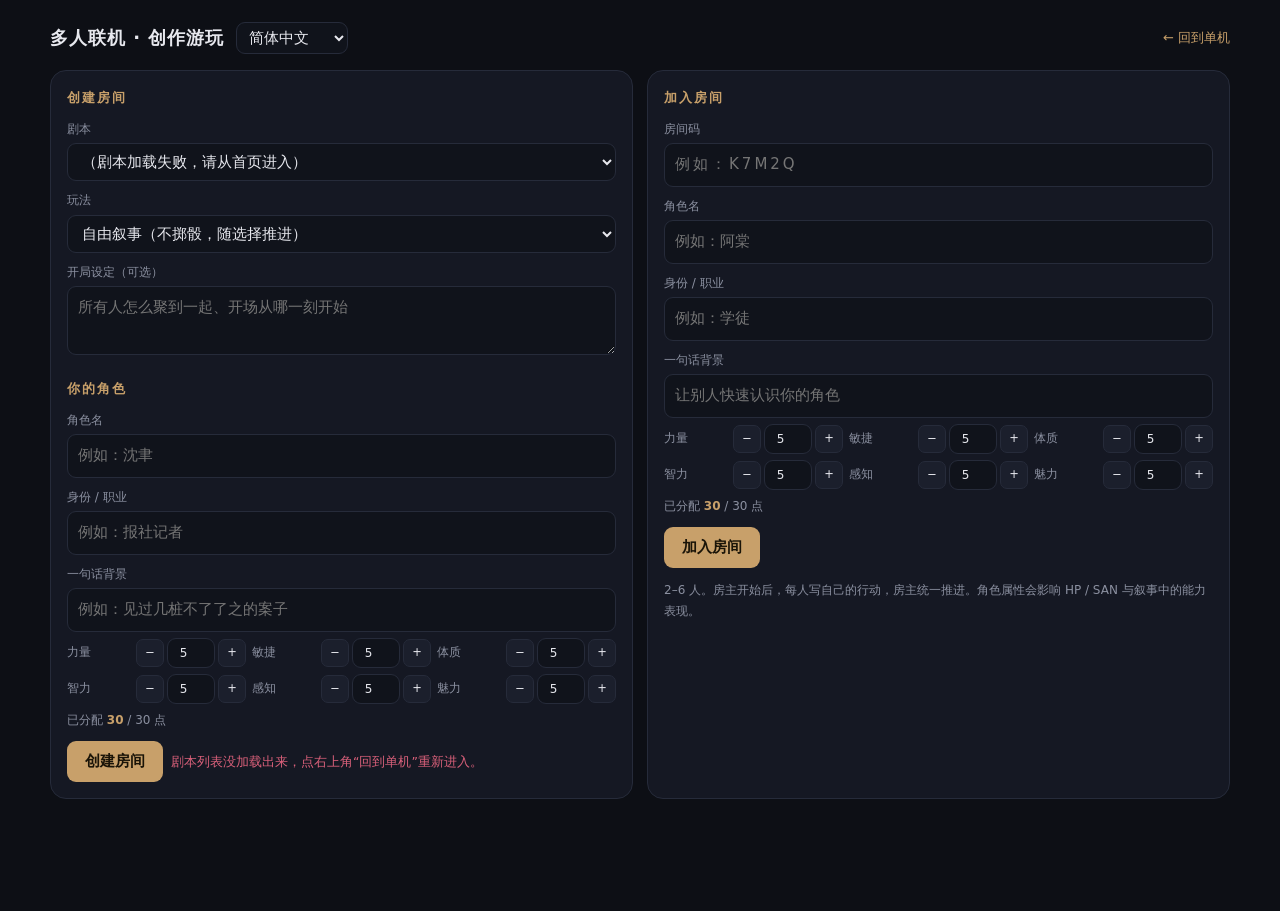
==== public/room.html @ 48208cba "增加用户与创作者隐私保护中心" ====
<!doctype html>
<html lang="zh-CN">
<head>
<meta charset="utf-8">
<meta name="viewport" content="width=device-width, initial-scale=1">
<title>多人联机 · 玩家自由创作游玩社区网站平台</title>
<link rel="stylesheet" href="/bottom-nav.css?v=20261127-navpages1">
<style>
  :root { --bg:#0d0f15; --panel:#151823; --panel2:#1b1f2c; --line:#262b3a; --text:#e7e8ee; --muted:#8b90a0; --accent:#c8a06a; --ok:#6fbf8f; --bad:#d9607a; }
  * { box-sizing: border-box; }
  body { margin:0; min-height:100vh; background:var(--bg); color:var(--text); font:15px/1.7 "Microsoft YaHei",system-ui,sans-serif; padding:22px 16px 112px; }
  .wrap { max-width: 1180px; margin: 0 auto; }
  .top { display:flex; align-items:center; gap:12px; margin-bottom:16px; }
  .top h1 { font-size:18px; margin:0; letter-spacing:1px; }
  .top a { margin-left:auto; color:var(--accent); text-decoration:none; font-size:13px; }
  .grid2 { display:grid; grid-template-columns: 1fr 1fr; gap:14px; }
  .room-grid { display:grid; grid-template-columns: 300px 1fr; gap:14px; }
  @media (max-width: 900px) { .grid2, .room-grid { grid-template-columns: 1fr; } }
  .card { background:var(--panel); border:1px solid var(--line); border-radius:16px; padding:16px; }
  h2 { font-size:13px; letter-spacing:2px; color:var(--accent); margin:0 0 10px; }
  label { display:block; font-size:12px; color:var(--muted); margin:9px 0 4px; }
  input, select, textarea {
    width:100%; padding:8px 10px; border-radius:9px; border:1px solid var(--line);
    background:#10131b; color:var(--text); font:inherit; outline:none;
  }
  input:focus, select:focus, textarea:focus { border-color:var(--accent); }
  textarea { resize:vertical; }
  button { font:inherit; cursor:pointer; }
  .primary { background:var(--accent); color:#1a1408; border:0; border-radius:9px; padding:8px 18px; font-weight:600; }
  .ghost { background:transparent; border:1px solid var(--line); color:var(--text); border-radius:9px; padding:6px 12px; }
  .row { display:flex; gap:8px; align-items:center; flex-wrap:wrap; margin-top:10px; }
  .hint { color:var(--muted); font-size:12px; }
  .err { color:var(--bad); font-size:12.5px; min-height:18px; }
  .attrs { display:grid; grid-template-columns: repeat(3, 1fr); gap:6px; margin-top:6px; }
  .attrs label { margin:0; font-size:11.5px; display:flex; align-items:center; gap:6px; justify-content:space-between; }
  .attrs input { width:48px; padding:4px 5px; text-align:center; font-size:12px; }
  .attr-control { display:inline-flex; align-items:center; gap:3px; }
  .attr-step {
    width:28px; height:28px; padding:0; display:grid; place-items:center;
    border:1px solid var(--line); border-radius:7px; background:var(--panel2); color:var(--text);
    line-height:1;
  }
  .pool { font-size:12px; color:var(--muted); margin-top:6px; }
  .pool b { color:var(--accent); }
  .pool.over b { color:var(--bad); }
  .room-head { display:flex; gap:10px; align-items:center; flex-wrap:wrap; margin-bottom:10px; }
  .code { font:600 16px/1 ui-monospace,monospace; letter-spacing:3px; color:var(--accent); border:1px dashed var(--line); border-radius:8px; padding:6px 10px; }
  .meta { color:var(--muted); font-size:12.5px; }
  .players { display:grid; gap:8px; }
  .player { border:1px solid var(--line); border-radius:12px; padding:8px 10px; background:var(--panel2); }
  .player .n { display:flex; align-items:center; gap:6px; font-size:13.5px; }
  .player img { width:22px; height:22px; border-radius:50%; object-fit:cover; }
  .bars { display:grid; gap:4px; margin-top:6px; }
  .bar { height:6px; border-radius:4px; background:#0f121a; overflow:hidden; }
  .bar i { display:block; height:100%; }
  .bar.hp i { background:linear-gradient(90deg,#8f3f52,#d9607a); }
  .bar.san i { background:linear-gradient(90deg,#3f5a8f,#7a9ee0); }
  .mini { display:flex; gap:6px; flex-wrap:wrap; margin-top:6px; }
  .tag { border:1px solid var(--line); border-radius:6px; padding:1px 7px; font-size:11px; color:var(--muted); }
  .tag.on { color:var(--ok); border-color:#2f6a4a; }
  .tabs { display:flex; gap:6px; margin:4px 0 8px; flex-wrap:wrap; }
  .tabs button { background:transparent; border:1px solid var(--line); color:var(--muted); border-radius:999px; padding:3px 12px; font-size:12px; }
  .tabs button.on { color:#1a1408; background:var(--accent); border-color:var(--accent); font-weight:600; }
  .tab-body { min-height: 86px; font-size:13px; }
  .list { display:grid; gap:6px; }
  .list .item { border-left:2px solid var(--line); padding:2px 0 2px 8px; color:var(--muted); }
  .list .item b { color:var(--text); font-weight:500; }
  #log { max-height:40vh; overflow-y:auto; display:grid; gap:8px; padding-right:4px; margin:8px 0; }
  .seg { border-radius:10px; padding:7px 11px; font-size:13.5px; white-space:pre-wrap; }
  .seg.gm { background:#12151e; border:1px solid var(--line); }
  .seg.player { background:#1d2432; border:1px solid #2f4664; }
  .seg.sys { background:transparent; color:var(--muted); font-size:12px; text-align:center; }
  .room-suggestions { margin-top:9px; padding:8px 10px; border:1px solid var(--line); border-radius:9px; background:var(--panel2); }
  .room-suggestions-title { color:var(--accent); font-size:10.5px; letter-spacing:.15em; margin-bottom:4px; }
  .room-suggestion { display:flex; gap:8px; width:100%; padding:7px 0; border:0; border-top:1px solid var(--line); border-radius:0; background:transparent; color:var(--muted); text-align:left; line-height:1.65; }
  .room-suggestion:first-of-type { border-top:0; }
  .room-suggestion:hover { color:var(--text); }
  .room-suggestion b { color:var(--accent); font-weight:600; }
  #actionRow { display:flex; gap:8px; align-items:flex-end; }
  #actionRow textarea { flex:1; min-height:56px; }
  .room-modal {
    position:fixed; inset:0; z-index:90; background:rgba(0,0,0,.6);
    display:flex; align-items:center; justify-content:center; padding:18px;
  }
  .room-modal-panel {
    width:min(640px,100%); max-height:86vh; overflow-y:auto; background:var(--panel);
    border:1px solid var(--line); border-radius:16px; padding:18px;
  }
  .room-modal-head { display:flex; align-items:center; margin-bottom:10px; }
  .room-modal-head h2 { margin:0; }
  .room-modal-head button { margin-left:auto; background:transparent; border:0; color:var(--muted); font-size:16px; cursor:pointer; }
  .ro-story { white-space:pre-wrap; font-size:14px; line-height:1.85; margin:8px 0 14px; }
  .ro-sec { color:var(--accent); font-size:12px; letter-spacing:1px; margin:12px 0 4px; }
  @media (max-width: 640px) {
    body { padding: 14px 10px calc(30px + env(safe-area-inset-bottom)); }
    .top { display:grid; grid-template-columns:minmax(0,1fr) auto; gap:8px; margin-bottom:14px; }
    .top h1 { grid-column:1; grid-row:1; font-size:17px; }
    .top a { grid-column:2; grid-row:1; margin-left:0; min-height:44px; padding:0 12px; display:inline-flex; align-items:center; justify-content:center; border:1px solid var(--line); border-radius:9px; }
    .top select { grid-column:1 / -1; grid-row:2; width:100% !important; min-width:0 !important; min-height:44px; }
    .card { padding:13px; border-radius:14px; }
    input, select, textarea { min-height: 44px; font-size: 16px; }
    textarea { resize:none; }
    label { font-size:12.5px; margin-top:12px; }
    .attrs { grid-template-columns: repeat(2, minmax(0, 1fr)); gap: 8px; }
    .attrs label { min-height: 84px; display:grid; grid-template-rows:auto auto; justify-content:stretch; padding: 8px; border: 1px solid var(--line); border-radius: 10px; font-size:12.5px; }
    .attr-control { width:100%; display:grid; grid-template-columns:44px minmax(0,1fr) 44px; gap:3px; }
    .attrs input { width: 100%; min-height: 44px; padding: 2px; font-size: 16px; border:0; background:transparent; }
    .attr-step { width: 44px; height: 44px; font-size: 18px; }
    #c-opening { min-height: 120px; }
    .room-head { gap: 8px; }
    .room-head button { min-height: 40px; padding: 7px 12px; }
    #btn-leave { margin-left: 0 !important; }
    #r-tabs { flex-wrap: nowrap; overflow-x: auto; padding-bottom: 4px; scrollbar-width: none; }
    #r-tabs::-webkit-scrollbar { display: none; }
    #r-tabs button { flex: 0 0 auto; min-height: 40px; padding: 7px 14px; }
    #log { max-height: 34vh; }
    #actionRow { flex-direction: column; align-items: stretch; }
    #actionRow textarea { min-height: 72px; }
    #actionRow .primary { width: 100%; min-height: 44px; }
    #quickActions { flex-wrap: nowrap; overflow-x: auto; padding-bottom: 4px; scrollbar-width: none; }
    #quickActions::-webkit-scrollbar { display: none; }
    #quickActions button { flex: 0 0 auto; min-height: 40px; padding: 7px 13px; }
    .room-modal { align-items: flex-end; padding: 8px; }
    .room-modal-panel { max-height: 94vh; border-radius: 16px; padding: 14px; }
  }
  @media (pointer: coarse) {
    .top select, .top a, .primary, .ghost { min-height: 42px; }
    .tabs button, .room-head button, #quickActions button { min-height: 40px; }
    .attr-step { width: 40px; height: 40px; }
    .attrs input { min-height: 38px; }
  }
  .hidden { display:none !important; }
</style>
</head>
<body>
<div class="wrap">
  <div class="top">
    <h1>多人联机 · 创作游玩</h1>
    <select data-language-select style="width:auto;min-width:112px;padding:5px 8px">
      <option value="zh-Hans">简体中文</option><option value="zh-Hant">繁體中文</option>
      <option value="en">English</option><option value="ja">日本語</option>
      <option value="ko">한국어</option><option value="de">Deutsch</option>
      <option value="fr">Français</option><option value="ru">Русский</option>
    </select>
    <a href="/">← 回到单机</a>
  </div>

  <div id="lobby" class="grid2">
    <div class="card">
      <h2>创建房间</h2>
      <label>剧本</label>
      <select id="c-scenario"></select>
      <label>玩法</label>
      <select id="c-mode">
        <option value="free" selected>自由叙事（不掷骰，随选择推进）</option>
        <option value="trpg">跑团模式（判定与代价）</option>
      </select>
      <div id="c-difficulty-wrap">
        <label>难度</label>
        <select id="c-diff">
          <option value="easy">轻松</option>
          <option value="normal" selected>标准</option>
          <option value="hard">硬核</option>
        </select>
      </div>
      <label>开局设定（可选）</label>
      <textarea id="c-opening" rows="2" placeholder="所有人怎么聚到一起、开场从哪一刻开始"></textarea>

      <h2 style="margin-top:14px">你的角色</h2>
      <label>角色名</label>
      <input id="c-name" maxlength="24" placeholder="例如：沈聿">
      <label>身份 / 职业</label>
      <input id="c-role" maxlength="40" placeholder="例如：报社记者">
      <label>一句话背景</label>
      <input id="c-bio" maxlength="200" placeholder="例如：见过几桩不了了之的案子">
      <div class="attrs" id="c-attrs"></div>
      <div class="pool" id="c-pool"></div>
      <div class="row"><button class="primary" id="btn-create">创建房间</button><span class="err" id="c-err"></span></div>
    </div>

    <div class="card">
      <h2>加入房间</h2>
      <label>房间码</label>
      <input id="j-code" maxlength="8" placeholder="例如：K7M2Q" style="text-transform:uppercase;letter-spacing:3px">
      <label>角色名</label>
      <input id="j-name" maxlength="24" placeholder="例如：阿棠">
      <label>身份 / 职业</label>
      <input id="j-role" maxlength="40" placeholder="例如：学徒">
      <label>一句话背景</label>
      <input id="j-bio" maxlength="200" placeholder="让别人快速认识你的角色">
      <div class="attrs" id="j-attrs"></div>
      <div class="pool" id="j-pool"></div>
      <div class="row"><button class="primary" id="btn-join">加入房间</button><span class="err" id="j-err"></span></div>
      <div class="hint" style="margin-top:12px">2–6 人。房主开始后，每人写自己的行动，房主统一推进。角色属性会影响 HP / SAN 与叙事中的能力表现。</div>
    </div>
  </div>

  <div id="roomView" style="display:none">
    <div class="room-head">
      <span class="code" id="r-code"></span>
      <span class="meta" id="r-scenario"></span>
      <span class="meta" id="r-mode"></span>
      <span class="meta" id="r-turn"></span>
      <span class="meta" id="r-research"></span>
      <button class="ghost" id="btn-copy">复制邀请</button>
      <button class="ghost" id="btn-opening-room">开场</button>
      <button class="ghost" id="btn-export">导出日志</button>
      <button class="ghost" id="btn-leave" style="margin-left:auto">离开房间</button>
    </div>
    <div class="room-grid">
      <div>
        <div class="card">
          <h2>玩家席位</h2>
          <div class="players" id="r-players"></div>
          <div class="row">
            <button class="primary" id="btn-start">开始游戏</button>
            <button class="ghost" id="btn-advance">推进剧情</button>
          </div>
          <div class="err" id="r-err"></div>
        </div>
        <div class="card" style="margin-top:14px">
          <h2>世界状态</h2>
          <div class="meta">时间：<span id="r-clock"></span></div>
          <div class="meta">位置：<span id="r-location"></span></div>
          <div class="tabs" id="r-tabs">
            <button data-tab="events" class="on">事件</button>
            <button data-tab="plot">情节</button>
            <button data-tab="codex">图鉴</button>
            <button data-tab="relations">关系</button>
          </div>
          <div class="tab-body" id="r-tab-body"></div>
        </div>
        <div class="card" style="margin-top:14px">
          <h2>下一步</h2>
          <div class="list" id="r-objectives"></div>
          <div class="meta" style="margin-top:8px">任务</div>
          <div class="list" id="r-quests"></div>
          <div class="meta" style="margin-top:8px">已认识</div>
          <div class="mini" id="r-npcs"></div>
        </div>
      </div>
      <div class="card">
        <h2 id="r-log-title">剧情记录</h2>
        <div id="log"></div>
        <div class="row" id="quickActions" style="margin-top:6px">
          <button class="ghost" data-q="我先观察四周，确认环境和出口。">观察四周</button>
          <button class="ghost" data-q="我找在场的人搭话，试探他知道什么。">找人搭话</button>
          <button class="ghost" data-q="我检查身边的线索和物品。">检查线索</button>
          <button class="ghost" data-q="我原地等待，留意接下来会发生什么。">原地等待</button>
        </div>
        <div id="actionRow">
          <textarea id="r-action" placeholder="写下这一轮你的角色要做什么…"></textarea>
          <button class="primary" id="btn-action">提交行动</button>
        </div>
        <div class="hint" id="r-status"></div>
      </div>
    </div>
  </div>
</div>

<div id="roomOpening" class="room-modal hidden">
  <div class="room-modal-panel">
    <div class="room-modal-head">
      <h2 id="ro-title">开场</h2>
      <button id="ro-close">✕</button>
    </div>
    <div id="ro-body"></div>
    <div class="row">
      <button class="primary" id="ro-start">进入剧情</button>
      <span class="meta">关闭后随时可以点顶部「开场」再看</span>
    </div>
  </div>
</div>
<script src="/bottom-nav.js?v=20261127-navpages1"></script>
<script src="/i18n.js?v=20261127-privacy1"></script>
<script>
const $ = (id) => document.getElementById(id);
const ATTR_DEFS = [["str","力量"],["dex","敏捷"],["con","体质"],["int","智力"],["per","感知"],["cha","魅力"]];
const ROOM_VISUAL_THEMES = {
  "ink-green": { accent:"#77b594", bg:"#07130f", panel:"#10231b" },
  "warm-brown": { accent:"#d3a46f", bg:"#17110d", panel:"#241a15" },
  "night-blue": { accent:"#79aee8", bg:"#07111f", panel:"#0f1d30" },
  "violet-night": { accent:"#b18cff", bg:"#110b1a", panel:"#1d1229" },
  "pure-black": { accent:"#d6c08a", bg:"#000000", panel:"#080808" },
};
function applyRoomVisual(visual) {
  const v = visual && typeof visual === "object" ? visual : {};
  const theme = ROOM_VISUAL_THEMES[v.theme] || ROOM_VISUAL_THEMES["night-blue"];
  const overlay = Math.max(0, Math.min(90, Number(v.overlay) || 42)) / 100;
  const image = /^\/uploads\/[a-f0-9]{16}\.(png|jpg|webp)$/i.test(String(v.image || "")) ? `url("${v.image}")` : "";
  const root = document.documentElement.style;
  root.setProperty("--accent", /^#[0-9a-f]{6}$/i.test(String(v.accent || "")) ? v.accent : theme.accent);
  root.setProperty("--bg", theme.bg);
  root.setProperty("--panel", theme.panel);
  document.body.style.backgroundImage = `linear-gradient(rgb(5 8 12 / ${overlay}), rgb(5 8 12 / .76)), ${image ? image + ", " : ""}linear-gradient(145deg, ${theme.bg}, ${theme.panel})`;
  document.body.style.backgroundSize = "cover";
  document.body.style.backgroundPosition = "center";
  document.body.style.backgroundAttachment = "fixed";
}
let room = null;
let code = "";
let tab = "events";
let roomScenarios = [];
let roomPublicBase = "";
const params = new URLSearchParams(location.search);
const inviteKey = params.get("k") || (document.cookie.match(/(?:^|;\s*)rk=([^;]+)/) || [])[1] || "";

function compactClock(value) {
  const text = String(value || "").trim();
  const chinese = text.match(/^(\d{4})年(\d{1,2})月(\d{1,2})日\s+(\d{1,2}):(\d{2})$/);
  if (chinese) return `${chinese[1]}.${chinese[2].padStart(2,"0")}.${chinese[3].padStart(2,"0")} · ${chinese[4].padStart(2,"0")}:${chinese[5]}`;
  const iso = text.match(/^(\d{4})-(\d{2})-(\d{2})T(\d{2}):(\d{2})/);
  if (iso) return `${iso[1]}.${iso[2]}.${iso[3]} · ${iso[4]}:${iso[5]}`;
  return text;
}

function withKey(path) {
  if (!inviteKey) return path;
  return path + (path.includes("?") ? "&" : "?") + "k=" + encodeURIComponent(inviteKey);
}
async function api(path, opts = {}) {
  const r = await fetch(withKey(path), opts);
  let body = null;
  try { body = await r.json(); } catch {}
  return { status: r.status, ok: r.ok, body };
}
const post = (p, o) => api(p, { method: "POST", headers: { "content-type": "application/json" }, body: JSON.stringify(o) });

function buildAttrs(containerId, poolId) {
  const box = $(containerId);
  box.innerHTML = "";
  for (const [key, label] of ATTR_DEFS) {
    const lab = document.createElement("label");
    const name = document.createElement("span");
    name.textContent = label;
    const control = document.createElement("span");
    control.className = "attr-control";
    const minus = document.createElement("button");
    minus.type = "button"; minus.className = "attr-step"; minus.textContent = "−"; minus.setAttribute("aria-label", `减少${label}`);
    const inp = document.createElement("input");
    inp.type = "number"; inp.min = "1"; inp.max = "10"; inp.value = "5"; inp.dataset.attr = key;
    inp.inputMode = "numeric";
    const plus = document.createElement("button");
    plus.type = "button"; plus.className = "attr-step"; plus.textContent = "+"; plus.setAttribute("aria-label", `增加${label}`);
    inp.addEventListener("input", () => updatePool(containerId, poolId));
    minus.addEventListener("click", () => {
      inp.value = String(Math.max(1, Math.min(10, (Number(inp.value) || 5) - 1)));
      updatePool(containerId, poolId);
    });
    plus.addEventListener("click", () => {
      inp.value = String(Math.max(1, Math.min(10, (Number(inp.value) || 5) + 1)));
      updatePool(containerId, poolId);
    });
    control.append(minus, inp, plus);
    lab.append(name, control);
    box.appendChild(lab);
  }
  updatePool(containerId, poolId);
}
function readAttrs(containerId) {
  const out = {};
  for (const inp of $(containerId).querySelectorAll("input[data-attr]")) {
    out[inp.dataset.attr] = Math.max(1, Math.min(10, Number(inp.value) || 5));
  }
  return out;
}
function updatePool(containerId, poolId) {
  const a = readAttrs(containerId);
  const total = Object.values(a).reduce((x, y) => x + y, 0);
  const el = $(poolId);
  el.innerHTML = `已分配 <b>${total}</b> / 30 点`;
  el.classList.toggle("over", total > 30);
}
function validAttrs(containerId) {
  const total = Object.values(readAttrs(containerId)).reduce((x, y) => x + y, 0);
  return total >= 24 && total <= 30;
}

async function loadScenarios() {
  const r = await api("/api/meta");
  const list = (r.body && r.body.scenarios) || [];
  roomScenarios = list;
  roomPublicBase = (r.body && r.body.publicBase) || "";
  $("c-scenario").innerHTML = list.map((s) => `<option value="${s.id}">${s.title}（${s.genre}）</option>`).join("");
  if (!list.length) {
    $("c-scenario").innerHTML = '<option value="">（剧本加载失败，请从首页进入）</option>';
    $("c-err").textContent = "剧本列表没加载出来，点右上角“回到单机”重新进入。";
  }
  updateRoomModeControls();
}

function effectiveRoomMode() {
  const selected = $("c-mode").value;
  return selected === "trpg" ? "trpg" : "free";
}

function updateRoomModeControls() {
  $("c-difficulty-wrap")?.classList.toggle("hidden", effectiveRoomMode() !== "trpg");
}

async function createRoom() {
  $("c-err").textContent = "";
  if (!$("c-scenario").value) { $("c-err").textContent = "剧本还没加载好。"; return; }
  if (!validAttrs("c-attrs")) { $("c-err").textContent = "属性点需要在 24–30 之间。"; return; }
  const r = await post("/api/rooms/create", {
    scenarioId: $("c-scenario").value,
    mode: $("c-mode").value,
    difficulty: $("c-diff").value,
    opening: $("c-opening").value,
    language: window.PT_I18N?.getLanguage() || "zh-Hans",
    character: { name: $("c-name").value, role: $("c-role").value, bio: $("c-bio").value, attrs: readAttrs("c-attrs") },
  });
  if (!r.ok) { $("c-err").textContent = r.body?.error || "创建失败"; return; }
  enter(r.body.code);
}

async function joinRoom() {
  $("j-err").textContent = "";
  const c = $("j-code").value.trim().toUpperCase();
  if (!c) { $("j-err").textContent = "先填房间码"; return; }
  if (!validAttrs("j-attrs")) { $("j-err").textContent = "属性点需要在 24–30 之间。"; return; }
  const r = await post("/api/rooms/join", {
    code: c,
    character: { name: $("j-name").value, role: $("j-role").value, bio: $("j-bio").value, attrs: readAttrs("j-attrs") },
  });
  if (!r.ok) { $("j-err").textContent = r.body?.error || "加入失败"; return; }
  enter(c);
}

function enter(c) {
  code = c;
  $("lobby").style.display = "none";
  $("roomView").style.display = "block";
  poll();
  setInterval(poll, 2500);
}

async function poll() {
  if (!code) return;
  const r = await api("/api/rooms/state?code=" + encodeURIComponent(code));
  if (!r.ok) { $("r-err").textContent = r.body?.error || "房间不存在"; return; }
  room = r.body.room;
  render();
}

function bar(v, max, cls) {
  const pct = Math.max(0, Math.min(100, (v / Math.max(1, max)) * 100));
  return `<div class="bar ${cls}"><i style="width:${pct}%"></i></div>`;
}

function render() {
  const r = room;
  if (r.scenario?.visual) applyRoomVisual(r.scenario.visual);
  $("r-code").textContent = r.code;
  $("r-scenario").textContent = r.scenario.title;
  $("r-mode").textContent = (r.mode === "free" ? "自由探索" : "跑团") + " · " + ({ easy:"轻松", normal:"标准", hard:"硬核" }[r.difficulty] || "");
  $("r-turn").textContent = (r.mode === "free" ? "探索 " + r.turn : "第 " + r.turn + " 回合") + " · " + compactClock(r.state.clock);
  $("r-research").textContent = r.research?.sources?.length
    ? `资料校准：${r.research.sources.length} 个来源`
    : "资料校准：本地资料";
  $("r-log-title").textContent = r.mode === "free" ? "世界记录" : "剧情记录";
  $("btn-advance").textContent = r.mode === "free" ? "推进世界" : "推进剧情";
  $("btn-start").style.display = r.isHost && r.status === "lobby" ? "inline-block" : "none";
  $("btn-advance").style.display = r.isHost && r.status === "playing" ? "inline-block" : "none";
  $("btn-action").disabled = r.status !== "playing";
  $("r-status").textContent = r.status === "lobby" ? "等待房主开始…" : (r.myActionSubmitted ? "你已提交行动，等待其他玩家或房主推进。" : "写下你这一轮的行动。");

  $("r-players").innerHTML = "";
  for (const p of r.players) {
    const s = r.state.status[p.pid] || { hp: 0, hpMax: 10, san: 0, sanMax: 10 };
    const g = r.state.growth[p.pid] || { level: 1, xp: 0 };
    const a = p.character.attrs || {};
    const attrChips = [["str","力"],["dex","敏"],["con","体"],["int","智"],["per","感"],["cha","魅"]]
      .map(([k, label]) => `<span class="tag">${label}${a[k] ?? 5}</span>`)
      .join("");
    const items = (r.state.items[p.pid] || []).map((i) => `<span class="tag">${esc(i)}</span>`).join("");
    const el = document.createElement("div");
    el.className = "player";
    el.innerHTML =
      `<div class="n">${p.avatar ? `<img src="${esc(p.avatar)}" alt="">` : ""}<b>${esc(p.character.name)}</b><span class="meta">${esc(p.character.role || "")}</span>` +
      `<span class="tag ${p.ready ? "on" : ""}" style="margin-left:auto">${r.status === "lobby" ? (p.ready ? "已准备" : "等待") : (p.ready ? "已行动" : "待行动")}</span></div>` +
      (p.character.bio ? `<div class="meta">${esc(p.character.bio)}</div>` : "") +
      `<div class="bars">${bar(s.hp, s.hpMax, "hp")}${bar(s.san, s.sanMax, "san")}</div>` +
      `<div class="meta">HP ${s.hp}/${s.hpMax} · SAN ${s.san}/${s.sanMax} · Lv.${g.level} (${g.xp || 0} XP)</div>` +
      `<div class="mini">${attrChips}</div>` +
      `<div class="mini">${items || '<span class="tag">背包空</span>'}</div>`;
    $("r-players").appendChild(el);
  }

  $("r-clock").textContent = compactClock(r.state.clock);
  $("r-clock").title = r.state.clock || "";
  $("r-location").textContent = r.state.location || "未记录";
  renderTab();

  const objBox = $("r-objectives");
  const objs = r.state.objectives || [];
  objBox.classList.toggle("hidden", !objs.length);
  objBox.innerHTML = objs.map((o) => `<div class="item">${esc(o)}</div>`).join("");
  const qBox = $("r-quests");
  const qs = r.state.quests || [];
  qBox.innerHTML = qs.length
    ? qs.map((q) => `<div class="item"${q.done ? ' style="opacity:.5;text-decoration:line-through"' : ""}>${esc(q.text)}</div>`).join("")
    : '<div class="hint">暂无任务</div>';
  const nBox = $("r-npcs");
  nBox.innerHTML = (r.state.npcs || []).map((n) => `<span class="tag">${esc(n)}</span>`).join("") || '<span class="tag">还没有认识的人</span>';
  const codexTab = document.querySelector('#r-tabs button[data-tab="codex"]');
  const hasCodex = Boolean((r.state.codex || []).length);
  codexTab?.classList.toggle("hidden", !hasCodex);
  if (!hasCodex && tab === "codex") tab = "events";

  if (r.status === "playing" && !sessionStorage.getItem("ro-" + r.code)) {
    sessionStorage.setItem("ro-" + r.code, "1");
    showRoomOpening();
  }

  const log = $("log");
  log.innerHTML = "";
  for (const e of r.log) {
    const el = document.createElement("div");
    el.className = "seg " + (e.type === "gm" ? "gm" : e.type === "player" ? "player" : "sys");
    el.textContent = e.type === "player" ? (e.who + "：" + e.text) : e.text;
    if (e.type === "gm" && Array.isArray(e.suggestions) && e.suggestions.length) {
      const box = document.createElement("div");
      box.className = "room-suggestions";
      const title = document.createElement("div");
      title.className = "room-suggestions-title";
      title.textContent = r.mode === "free" ? "探索方向" : "推荐行动";
      box.appendChild(title);
      e.suggestions.forEach((text, index) => {
        const button = document.createElement("button");
        button.type = "button";
        button.className = "room-suggestion";
        const no = document.createElement("b");
        no.textContent = String(index + 1);
        const label = document.createElement("span");
        label.textContent = text;
        button.append(no, label);
        button.addEventListener("click", () => {
          $("r-action").value = text;
          $("r-action").focus();
        });
        box.appendChild(button);
      });
      el.appendChild(box);
    }
    log.appendChild(el);
  }
  log.scrollTop = log.scrollHeight;
}

function renderTab() {
  const body = $("r-tab-body");
  const st = room.state;
  const list = (arr) => `<div class="list">${arr.length ? arr.map((x) => `<div class="item">${esc(x)}</div>`).join("") : '<div class="hint">暂无</div>'}</div>`;
  if (tab === "events") {
    body.innerHTML = list((st.events || []).map((e) => `<b>${esc(e.title)}</b>${e.note ? " · " + esc(e.note) : ""} <span class="meta">${esc(compactClock(e.at))}</span>`));
  } else if (tab === "plot") {
    body.innerHTML = list(st.plot || []);
  } else if (tab === "codex") {
    body.innerHTML = list(st.codex || []);
  } else {
    const rel = Object.entries(st.relations || {});
    body.innerHTML = rel.length
      ? `<div class="list">${rel.map(([k, v]) => `<div class="item"><b>${esc(k)}</b> · ${esc(v)}</div>`).join("")}</div>`
      : '<div class="hint">还没有建立人物关系</div>';
  }
}

function esc(s) {
  return String(s == null ? "" : s).replace(/[&<>"]/g, (c) => ({ "&": "&amp;", "<": "&lt;", ">": "&gt;", '"': "&quot;" }[c]));
}

function showRoomOpening() {
  if (!room) return;
  const firstGm = room.log.find((e) => e.type === "gm");
  const opening = room.opening || (firstGm && firstGm.text) || room.scenario.blurb || "（暂无开场）";
  const players = room.players
    .map((p) => {
      const a = p.character.attrs || {};
      const attrs = `力${a.str ?? 5} 敏${a.dex ?? 5} 体${a.con ?? 5} 智${a.int ?? 5} 感${a.per ?? 5} 魅${a.cha ?? 5}`;
      return `<div class="item"><b>${esc(p.character.name)}</b> · ${esc(p.character.role || "")}${p.character.bio ? " · " + esc(p.character.bio) : ""}<div class="meta">${attrs}</div></div>`;
    })
    .join("");
  $("ro-title").textContent = room.scenario.title + " · 开场";
  $("ro-body").innerHTML =
    `<div class="meta">${esc(room.scenario.genre || "")}${room.scenario.playStyle === "open-world" ? " · 开放世界" : ""} · ${room.mode === "free" ? "自由叙事" : "跑团"} · ${({ easy:"轻松", normal:"标准", hard:"硬核" }[room.difficulty]) || ""} · ${esc(compactClock(room.state.clock))}</div>` +
    (room.scenario.blurb ? `<div class="meta">${esc(room.scenario.blurb)}</div>` : "") +
    `<div class="ro-sec">玩家角色</div>${players || '<div class="hint">暂无</div>'}` +
    `<div class="ro-sec">开场</div><div class="ro-story">${esc(opening)}</div>`;
  $("roomOpening").classList.remove("hidden");
}

async function start() {
  const r = await post("/api/rooms/start", { code });
  if (!r.ok) { $("r-err").textContent = r.body?.error || "开始失败"; return; }
  room = r.body.room; render();
}
async function action() {
  const text = $("r-action").value.trim();
  if (!text) return;
  const r = await post("/api/rooms/action", { code, text });
  if (!r.ok) { $("r-err").textContent = r.body?.error || "提交失败"; return; }
  $("r-action").value = "";
  room = r.body.room; render();
}
async function advance() {
  $("r-err").textContent = "正在推演…";
  const r = await post("/api/rooms/advance", { code, language: window.PT_I18N?.getLanguage() || "zh-Hans" });
  if (!r.ok) { $("r-err").textContent = r.body?.error || "推进失败"; return; }
  $("r-err").textContent = "";
  room = r.body.room; render();
}
async function leave() {
  await post("/api/rooms/leave", { code });
  code = ""; location.reload();
}
function exportLog() {
  if (!room) return;
  const lines = [`房间 ${room.code} · ${room.scenario.title}`, `模式：${room.mode === "free" ? "自由叙事" : "跑团"} · 难度：${room.difficulty}`, ""];
  for (const e of room.log) lines.push(e.type === "player" ? `${e.who}：${e.text}` : e.text);
  const blob = new Blob([lines.join("\n")], { type: "text/plain;charset=utf-8" });
  const a = document.createElement("a");
  a.href = URL.createObjectURL(blob);
  a.download = `联机日志-${room.code}.txt`;
  a.click();
}

$("btn-create").onclick = createRoom;
$("btn-join").onclick = joinRoom;
$("btn-start").onclick = start;
$("btn-action").onclick = action;
$("btn-advance").onclick = advance;
$("btn-leave").onclick = leave;
$("btn-export").onclick = exportLog;
$("btn-opening-room").onclick = showRoomOpening;
$("ro-close").onclick = () => $("roomOpening").classList.add("hidden");
$("ro-start").onclick = () => $("roomOpening").classList.add("hidden");
$("c-mode").addEventListener("change", updateRoomModeControls);
$("c-scenario").addEventListener("change", updateRoomModeControls);
document.querySelectorAll("#quickActions button").forEach((b) => {
  b.addEventListener("click", () => {
    $("r-action").value = b.dataset.q || "";
    $("r-action").focus();
  });
});
$("btn-copy").onclick = () => {
  // 在本机/内网打开时也要给出公开地址，否则复制出去的链接别人打不开
  const localHost = (() => {
    const h = String(location.hostname || "").toLowerCase();
    if (h === "localhost" || h === "::1" || h === "[::1]") return true;
    return /^(127\.|10\.|192\.168\.|169\.254\.)/.test(h) || /^172\.(1[6-9]|2\d|3[01])\./.test(h);
  })();
  const base = (localHost && roomPublicBase ? String(roomPublicBase).replace(/\/+$/, "") : location.origin);
  // 站点不再需要邀请码时不带 k 参数
  const query = [];
  if (inviteKey) query.push("k=" + encodeURIComponent(inviteKey));
  if (code) query.push("code=" + encodeURIComponent(code));
  const link = base + "/room" + (query.length ? "?" + query.join("&") : "");
  if (navigator.clipboard) navigator.clipboard.writeText(link);
  $("r-err").textContent = "房间链接已复制";
};
document.querySelectorAll("#r-tabs button").forEach((b) => {
  b.addEventListener("click", () => {
    tab = b.dataset.tab;
    document.querySelectorAll("#r-tabs button").forEach((x) => x.classList.toggle("on", x === b));
    renderTab();
  });
});

buildAttrs("c-attrs", "c-pool");
buildAttrs("j-attrs", "j-pool");
const preCode = params.get("code");
if (preCode) $("j-code").value = preCode.toUpperCase();
loadScenarios();
</script>
</body>
</html>
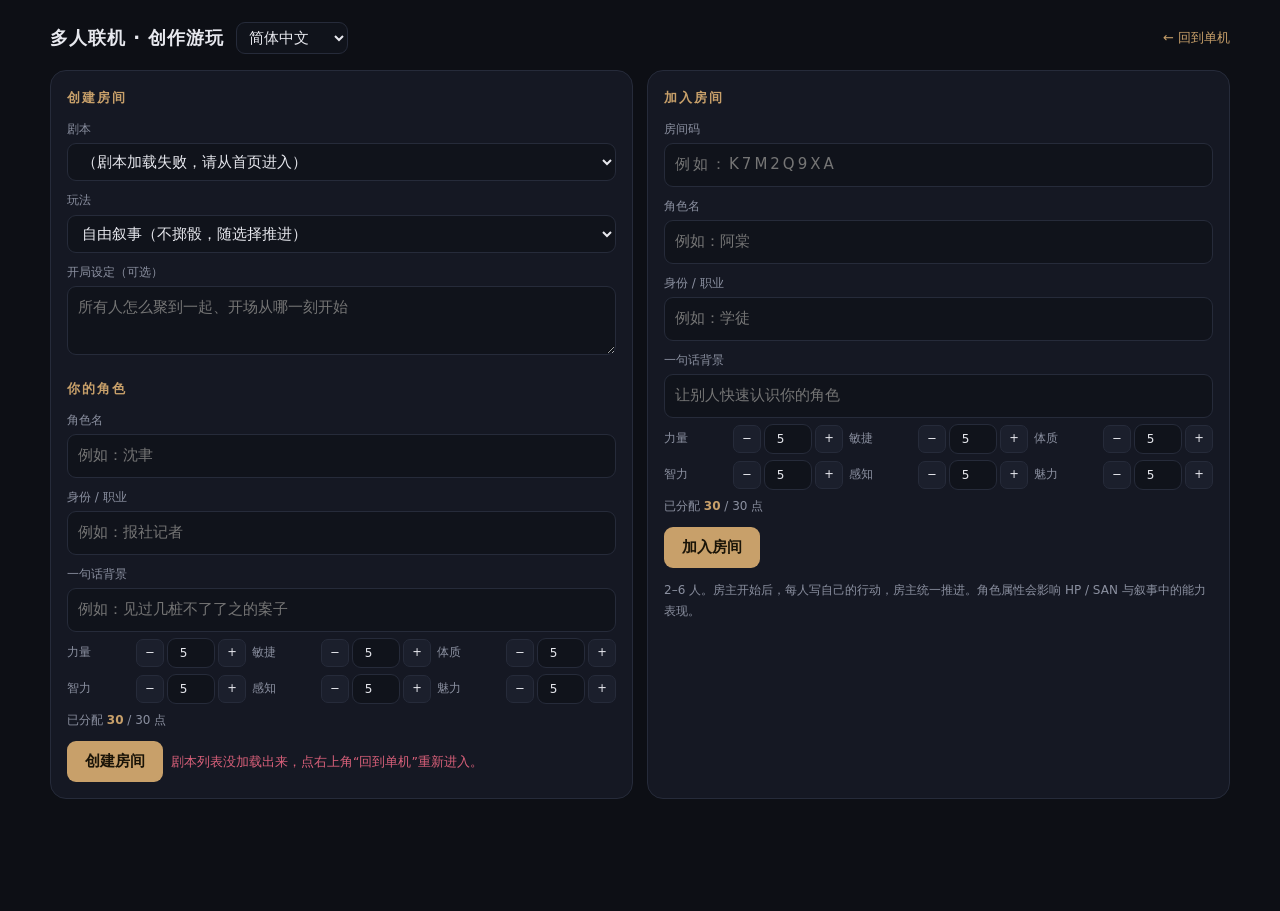
==== commit efcc5cb5: "强化入口与用户数据安全防护" ====
--- a/public/room.html
+++ b/public/room.html
@@ -181,7 +181,7 @@
     <div class="card">
       <h2>加入房间</h2>
       <label>房间码</label>
-      <input id="j-code" maxlength="8" placeholder="例如：K7M2Q" style="text-transform:uppercase;letter-spacing:3px">
+      <input id="j-code" maxlength="8" placeholder="例如：K7M2Q9XA" style="text-transform:uppercase;letter-spacing:3px">
       <label>角色名</label>
       <input id="j-name" maxlength="24" placeholder="例如：阿棠">
       <label>身份 / 职业</label>
@@ -381,9 +381,16 @@
   const list = (r.body && r.body.scenarios) || [];
   roomScenarios = list;
   roomPublicBase = (r.body && r.body.publicBase) || "";
-  $("c-scenario").innerHTML = list.map((s) => `<option value="${s.id}">${s.title}（${s.genre}）</option>`).join("");
+  const picker = $("c-scenario");
+  picker.innerHTML = "";
+  for (const s of list) {
+    const option = document.createElement("option");
+    option.value = String(s.id || "");
+    option.textContent = `${s.title || "未命名剧本"}${s.genre ? `（${s.genre}）` : ""}`;
+    picker.appendChild(option);
+  }
   if (!list.length) {
-    $("c-scenario").innerHTML = '<option value="">（剧本加载失败，请从首页进入）</option>';
+    picker.innerHTML = '<option value="">（剧本加载失败，请从首页进入）</option>';
     $("c-err").textContent = "剧本列表没加载出来，点右上角“回到单机”重新进入。";
   }
   updateRoomModeControls();
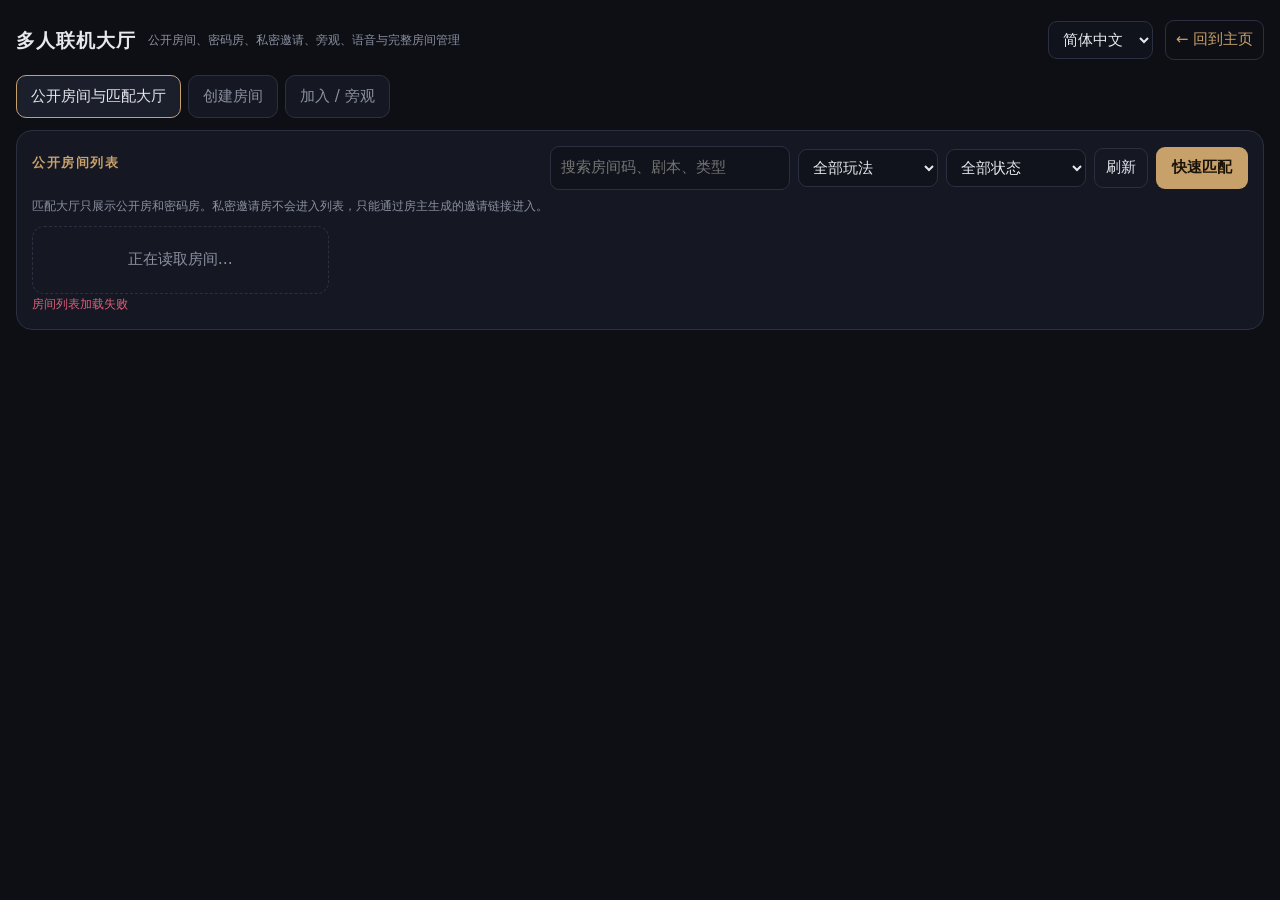
==== commit 67b09f6f: "重构多人联机大厅与房间协作系统" ====
--- a/public/room.html
+++ b/public/room.html
@@ -3,223 +3,305 @@
 <head>
 <meta charset="utf-8">
 <meta name="viewport" content="width=device-width, initial-scale=1">
-<title>多人联机 · 玩家自由创作游玩社区网站平台</title>
-<link rel="stylesheet" href="/bottom-nav.css?v=20261127-navpages1">
+<title>多人联机大厅 · 玩家自由创作游玩社区网站平台</title>
+<link rel="stylesheet" href="/bottom-nav.css?v=20261128-room2">
 <style>
-  :root { --bg:#0d0f15; --panel:#151823; --panel2:#1b1f2c; --line:#262b3a; --text:#e7e8ee; --muted:#8b90a0; --accent:#c8a06a; --ok:#6fbf8f; --bad:#d9607a; }
-  * { box-sizing: border-box; }
-  body { margin:0; min-height:100vh; background:var(--bg); color:var(--text); font:15px/1.7 "Microsoft YaHei",system-ui,sans-serif; padding:22px 16px 112px; }
-  .wrap { max-width: 1180px; margin: 0 auto; }
-  .top { display:flex; align-items:center; gap:12px; margin-bottom:16px; }
-  .top h1 { font-size:18px; margin:0; letter-spacing:1px; }
-  .top a { margin-left:auto; color:var(--accent); text-decoration:none; font-size:13px; }
-  .grid2 { display:grid; grid-template-columns: 1fr 1fr; gap:14px; }
-  .room-grid { display:grid; grid-template-columns: 300px 1fr; gap:14px; }
-  @media (max-width: 900px) { .grid2, .room-grid { grid-template-columns: 1fr; } }
-  .card { background:var(--panel); border:1px solid var(--line); border-radius:16px; padding:16px; }
-  h2 { font-size:13px; letter-spacing:2px; color:var(--accent); margin:0 0 10px; }
-  label { display:block; font-size:12px; color:var(--muted); margin:9px 0 4px; }
-  input, select, textarea {
-    width:100%; padding:8px 10px; border-radius:9px; border:1px solid var(--line);
-    background:#10131b; color:var(--text); font:inherit; outline:none;
-  }
+  :root { --bg:#0d0f15; --panel:#151823; --panel2:#1b1f2c; --line:#2a3040; --text:#e7e8ee; --muted:#8b90a0; --accent:#c8a06a; --ok:#6fbf8f; --bad:#d9607a; --info:#79aee8; }
+  * { box-sizing:border-box; }
+  body { margin:0; min-height:100vh; background:var(--bg); color:var(--text); font:15px/1.7 "Microsoft YaHei",system-ui,sans-serif; padding:20px 16px 112px; }
+  .wrap { max-width:1380px; margin:0 auto; }
+  .top { display:flex; align-items:center; gap:12px; margin-bottom:15px; }
+  .top h1 { font-size:19px; letter-spacing:1px; margin:0; }
+  .top .sub { color:var(--muted); font-size:12px; margin-right:auto; }
+  .top a { color:var(--accent); text-decoration:none; border:1px solid var(--line); border-radius:9px; padding:6px 10px; }
+  .card { background:var(--panel); border:1px solid var(--line); border-radius:16px; padding:15px; }
+  h2 { margin:0 0 10px; color:var(--accent); font-size:13px; letter-spacing:1.5px; }
+  h3 { margin:0 0 8px; color:var(--text); font-size:13px; }
+  label { display:grid; gap:4px; color:var(--muted); font-size:11.5px; }
+  input, select, textarea { width:100%; min-width:0; padding:8px 10px; border-radius:9px; border:1px solid var(--line); background:#10131b; color:var(--text); font:inherit; outline:none; }
   input:focus, select:focus, textarea:focus { border-color:var(--accent); }
   textarea { resize:vertical; }
   button { font:inherit; cursor:pointer; }
-  .primary { background:var(--accent); color:#1a1408; border:0; border-radius:9px; padding:8px 18px; font-weight:600; }
-  .ghost { background:transparent; border:1px solid var(--line); color:var(--text); border-radius:9px; padding:6px 12px; }
-  .row { display:flex; gap:8px; align-items:center; flex-wrap:wrap; margin-top:10px; }
-  .hint { color:var(--muted); font-size:12px; }
-  .err { color:var(--bad); font-size:12.5px; min-height:18px; }
-  .attrs { display:grid; grid-template-columns: repeat(3, 1fr); gap:6px; margin-top:6px; }
-  .attrs label { margin:0; font-size:11.5px; display:flex; align-items:center; gap:6px; justify-content:space-between; }
-  .attrs input { width:48px; padding:4px 5px; text-align:center; font-size:12px; }
-  .attr-control { display:inline-flex; align-items:center; gap:3px; }
-  .attr-step {
-    width:28px; height:28px; padding:0; display:grid; place-items:center;
-    border:1px solid var(--line); border-radius:7px; background:var(--panel2); color:var(--text);
-    line-height:1;
-  }
-  .pool { font-size:12px; color:var(--muted); margin-top:6px; }
-  .pool b { color:var(--accent); }
-  .pool.over b { color:var(--bad); }
-  .room-head { display:flex; gap:10px; align-items:center; flex-wrap:wrap; margin-bottom:10px; }
-  .code { font:600 16px/1 ui-monospace,monospace; letter-spacing:3px; color:var(--accent); border:1px dashed var(--line); border-radius:8px; padding:6px 10px; }
-  .meta { color:var(--muted); font-size:12.5px; }
-  .players { display:grid; gap:8px; }
-  .player { border:1px solid var(--line); border-radius:12px; padding:8px 10px; background:var(--panel2); }
-  .player .n { display:flex; align-items:center; gap:6px; font-size:13.5px; }
-  .player img { width:22px; height:22px; border-radius:50%; object-fit:cover; }
-  .bars { display:grid; gap:4px; margin-top:6px; }
-  .bar { height:6px; border-radius:4px; background:#0f121a; overflow:hidden; }
+  button:disabled { opacity:.45; cursor:not-allowed; }
+  .primary { background:var(--accent); color:#1a1408; border:0; border-radius:9px; padding:8px 16px; font-weight:700; }
+  .ghost { background:transparent; border:1px solid var(--line); color:var(--text); border-radius:9px; padding:6px 11px; }
+  .danger { background:#3a1822; border:1px solid #713142; color:#f2a9ba; border-radius:9px; padding:6px 11px; }
+  .row { display:flex; gap:8px; align-items:center; flex-wrap:wrap; margin-top:9px; }
+  .hint, .meta { color:var(--muted); font-size:11.5px; }
+  .err { color:var(--bad); font-size:12px; min-height:18px; }
+  .hidden { display:none !important; }
+  .tabs { display:flex; gap:6px; flex-wrap:wrap; }
+  .tabs button { border:1px solid var(--line); background:transparent; color:var(--muted); border-radius:999px; padding:4px 12px; font-size:12px; }
+  .tabs button.on { border-color:var(--accent); color:#171108; background:var(--accent); font-weight:700; }
+  .lobby-tabs { display:flex; gap:7px; margin-bottom:12px; flex-wrap:wrap; }
+  .lobby-tabs button { border:1px solid var(--line); border-radius:10px; background:var(--panel); color:var(--muted); padding:8px 14px; }
+  .lobby-tabs button.on { color:var(--text); border-color:var(--accent); background:var(--panel2); }
+  .lobby-view { display:none; }
+  .lobby-view.on { display:block; }
+  .lobby-columns { display:grid; grid-template-columns:1fr 1fr; gap:14px; }
+  .form-grid { display:grid; grid-template-columns:repeat(2,minmax(0,1fr)); gap:9px; }
+  .form-grid .span2 { grid-column:1/-1; }
+  .check { display:flex; align-items:center; gap:7px; padding:8px 10px; border:1px solid var(--line); border-radius:9px; }
+  .check input { width:auto; }
+  .attrs { display:grid; grid-template-columns:repeat(6,minmax(0,1fr)); gap:6px; }
+  .attrs label { text-align:center; }
+  .attrs input { padding:5px 2px; text-align:center; }
+  .pool { margin-top:6px; color:var(--muted); font-size:11.5px; }
+  .pool.over { color:var(--bad); }
+  .room-list { display:grid; grid-template-columns:repeat(auto-fill,minmax(250px,1fr)); gap:10px; }
+  .room-card { border:1px solid var(--line); border-radius:13px; padding:12px; background:var(--panel2); display:grid; gap:7px; }
+  .room-card-head { display:flex; align-items:center; gap:7px; }
+  .room-card-head b { min-width:0; overflow:hidden; text-overflow:ellipsis; white-space:nowrap; }
+  .badge { display:inline-flex; align-items:center; border:1px solid var(--line); border-radius:999px; padding:1px 7px; font-size:10.5px; color:var(--muted); white-space:nowrap; }
+  .badge.ok { color:var(--ok); border-color:#2f6a4a; }
+  .badge.warn { color:#e3bd74; border-color:#66512a; }
+  .badge.bad { color:var(--bad); border-color:#6d3441; }
+  .room-card-actions { display:flex; gap:6px; flex-wrap:wrap; }
+  .room-card-actions button { padding:5px 9px; font-size:11.5px; }
+  .empty { padding:20px 10px; text-align:center; color:var(--muted); border:1px dashed var(--line); border-radius:12px; }
+  .reconnect { position:sticky; top:0; z-index:40; margin-bottom:10px; border:1px solid #6b5328; background:#2b2416; color:#efd298; border-radius:10px; padding:7px 11px; font-size:12px; }
+  .room-head { display:flex; align-items:center; gap:8px; flex-wrap:wrap; margin-bottom:11px; }
+  .code { border:1px dashed var(--line); color:var(--accent); border-radius:8px; padding:5px 9px; font:700 15px/1 ui-monospace,monospace; letter-spacing:2px; }
+  .room-head button { min-height:34px; }
+  .layout { display:grid; grid-template-columns:280px minmax(0,1fr) 340px; gap:12px; align-items:start; }
+  .sticky { position:sticky; top:10px; }
+  .players, .story-log, .chat-list, .history-list { display:grid; gap:7px; }
+  .players { max-height:62vh; overflow:auto; }
+  .player { border:1px solid var(--line); border-radius:11px; padding:8px 9px; background:var(--panel2); }
+  .player.offline { opacity:.62; }
+  .player-head { display:flex; align-items:center; gap:6px; min-width:0; }
+  .player-head img { width:22px; height:22px; border-radius:50%; object-fit:cover; }
+  .player-head b { min-width:0; overflow:hidden; text-overflow:ellipsis; white-space:nowrap; }
+  .player-tools { display:flex; gap:4px; flex-wrap:wrap; margin-top:6px; }
+  .player-tools button { padding:3px 6px; font-size:10.5px; min-height:26px; }
+  .mini { display:flex; gap:4px; flex-wrap:wrap; margin-top:5px; }
+  .mini .tag { border:1px solid var(--line); border-radius:5px; color:var(--muted); padding:0 6px; font-size:10.5px; }
+  .bars { display:grid; gap:4px; margin-top:5px; }
+  .bar { height:5px; border-radius:4px; background:#0f121a; overflow:hidden; }
   .bar i { display:block; height:100%; }
   .bar.hp i { background:linear-gradient(90deg,#8f3f52,#d9607a); }
   .bar.san i { background:linear-gradient(90deg,#3f5a8f,#7a9ee0); }
-  .mini { display:flex; gap:6px; flex-wrap:wrap; margin-top:6px; }
-  .tag { border:1px solid var(--line); border-radius:6px; padding:1px 7px; font-size:11px; color:var(--muted); }
-  .tag.on { color:var(--ok); border-color:#2f6a4a; }
-  .tabs { display:flex; gap:6px; margin:4px 0 8px; flex-wrap:wrap; }
-  .tabs button { background:transparent; border:1px solid var(--line); color:var(--muted); border-radius:999px; padding:3px 12px; font-size:12px; }
-  .tabs button.on { color:#1a1408; background:var(--accent); border-color:var(--accent); font-weight:600; }
-  .tab-body { min-height: 86px; font-size:13px; }
-  .list { display:grid; gap:6px; }
-  .list .item { border-left:2px solid var(--line); padding:2px 0 2px 8px; color:var(--muted); }
-  .list .item b { color:var(--text); font-weight:500; }
-  #log { max-height:40vh; overflow-y:auto; display:grid; gap:8px; padding-right:4px; margin:8px 0; }
-  .seg { border-radius:10px; padding:7px 11px; font-size:13.5px; white-space:pre-wrap; }
+  .spectator-row { border-top:1px dashed var(--line); margin-top:10px; padding-top:8px; }
+  .story-log { max-height:52vh; overflow:auto; padding-right:3px; }
+  .seg { border-radius:10px; padding:8px 11px; white-space:pre-wrap; font-size:13.5px; }
   .seg.gm { background:#12151e; border:1px solid var(--line); }
-  .seg.player { background:#1d2432; border:1px solid #2f4664; }
-  .seg.sys { background:transparent; color:var(--muted); font-size:12px; text-align:center; }
-  .room-suggestions { margin-top:9px; padding:8px 10px; border:1px solid var(--line); border-radius:9px; background:var(--panel2); }
-  .room-suggestions-title { color:var(--accent); font-size:10.5px; letter-spacing:.15em; margin-bottom:4px; }
-  .room-suggestion { display:flex; gap:8px; width:100%; padding:7px 0; border:0; border-top:1px solid var(--line); border-radius:0; background:transparent; color:var(--muted); text-align:left; line-height:1.65; }
-  .room-suggestion:first-of-type { border-top:0; }
-  .room-suggestion:hover { color:var(--text); }
-  .room-suggestion b { color:var(--accent); font-weight:600; }
-  #actionRow { display:flex; gap:8px; align-items:flex-end; }
-  #actionRow textarea { flex:1; min-height:56px; }
-  .room-modal {
-    position:fixed; inset:0; z-index:90; background:rgba(0,0,0,.6);
-    display:flex; align-items:center; justify-content:center; padding:18px;
-  }
-  .room-modal-panel {
-    width:min(640px,100%); max-height:86vh; overflow-y:auto; background:var(--panel);
-    border:1px solid var(--line); border-radius:16px; padding:18px;
-  }
-  .room-modal-head { display:flex; align-items:center; margin-bottom:10px; }
-  .room-modal-head h2 { margin:0; }
-  .room-modal-head button { margin-left:auto; background:transparent; border:0; color:var(--muted); font-size:16px; cursor:pointer; }
-  .ro-story { white-space:pre-wrap; font-size:14px; line-height:1.85; margin:8px 0 14px; }
-  .ro-sec { color:var(--accent); font-size:12px; letter-spacing:1px; margin:12px 0 4px; }
-  @media (max-width: 640px) {
-    body { padding: 14px 10px calc(30px + env(safe-area-inset-bottom)); }
-    .top { display:grid; grid-template-columns:minmax(0,1fr) auto; gap:8px; margin-bottom:14px; }
-    .top h1 { grid-column:1; grid-row:1; font-size:17px; }
-    .top a { grid-column:2; grid-row:1; margin-left:0; min-height:44px; padding:0 12px; display:inline-flex; align-items:center; justify-content:center; border:1px solid var(--line); border-radius:9px; }
-    .top select { grid-column:1 / -1; grid-row:2; width:100% !important; min-width:0 !important; min-height:44px; }
-    .card { padding:13px; border-radius:14px; }
-    input, select, textarea { min-height: 44px; font-size: 16px; }
-    textarea { resize:none; }
-    label { font-size:12.5px; margin-top:12px; }
-    .attrs { grid-template-columns: repeat(2, minmax(0, 1fr)); gap: 8px; }
-    .attrs label { min-height: 84px; display:grid; grid-template-rows:auto auto; justify-content:stretch; padding: 8px; border: 1px solid var(--line); border-radius: 10px; font-size:12.5px; }
-    .attr-control { width:100%; display:grid; grid-template-columns:44px minmax(0,1fr) 44px; gap:3px; }
-    .attrs input { width: 100%; min-height: 44px; padding: 2px; font-size: 16px; border:0; background:transparent; }
-    .attr-step { width: 44px; height: 44px; font-size: 18px; }
-    #c-opening { min-height: 120px; }
-    .room-head { gap: 8px; }
-    .room-head button { min-height: 40px; padding: 7px 12px; }
-    #btn-leave { margin-left: 0 !important; }
-    #r-tabs { flex-wrap: nowrap; overflow-x: auto; padding-bottom: 4px; scrollbar-width: none; }
-    #r-tabs::-webkit-scrollbar { display: none; }
-    #r-tabs button { flex: 0 0 auto; min-height: 40px; padding: 7px 14px; }
-    #log { max-height: 34vh; }
-    #actionRow { flex-direction: column; align-items: stretch; }
-    #actionRow textarea { min-height: 72px; }
-    #actionRow .primary { width: 100%; min-height: 44px; }
-    #quickActions { flex-wrap: nowrap; overflow-x: auto; padding-bottom: 4px; scrollbar-width: none; }
-    #quickActions::-webkit-scrollbar { display: none; }
-    #quickActions button { flex: 0 0 auto; min-height: 40px; padding: 7px 13px; }
-    .room-modal { align-items: flex-end; padding: 8px; }
-    .room-modal-panel { max-height: 94vh; border-radius: 16px; padding: 14px; }
-  }
-  @media (pointer: coarse) {
-    .top select, .top a, .primary, .ghost { min-height: 42px; }
-    .tabs button, .room-head button, #quickActions button { min-height: 40px; }
-    .attr-step { width: 40px; height: 40px; }
-    .attrs input { min-height: 38px; }
-  }
-  .hidden { display:none !important; }
+  .seg.player { background:#1a2230; border:1px solid #304a68; }
+  .seg.sys { text-align:center; color:var(--muted); font-size:11.5px; background:transparent; }
+  .suggestions { margin-top:8px; border:1px solid var(--line); border-radius:8px; overflow:hidden; }
+  .suggestions button { display:flex; gap:8px; width:100%; border:0; border-top:1px solid var(--line); padding:7px 9px; background:transparent; color:var(--muted); text-align:left; }
+  .suggestions button:first-child { border-top:0; }
+  .action-row { display:flex; gap:8px; align-items:flex-end; margin-top:9px; }
+  .action-row textarea { flex:1; min-height:74px; }
+  .countdown { font:700 13px/1 ui-monospace,monospace; color:var(--accent); }
+  .countdown.urgent { color:var(--bad); }
+  .side-tabs { margin-bottom:8px; }
+  .side-view { display:none; }
+  .side-view.on { display:block; }
+  .chat-list { max-height:42vh; overflow:auto; align-content:start; }
+  .chat-msg { border:1px solid var(--line); border-radius:9px; padding:6px 8px; background:var(--panel2); font-size:12px; }
+  .chat-msg.system { color:var(--muted); text-align:center; background:transparent; }
+  .chat-msg b { color:var(--accent); }
+  .chat-msg .meta { display:block; margin-top:2px; font-size:10px; }
+  .chat-input { display:flex; gap:6px; margin-top:8px; }
+  .chat-input input { flex:1; }
+  .history-item { border-left:2px solid var(--accent); padding:5px 8px; background:var(--panel2); border-radius:0 8px 8px 0; }
+  .history-item p { margin:4px 0; color:var(--muted); font-size:11.5px; white-space:pre-wrap; }
+  .voice-panel { display:grid; gap:8px; }
+  .voice-state { border:1px solid var(--line); border-radius:9px; padding:8px; color:var(--muted); font-size:11.5px; }
+  .voice-member { display:flex; justify-content:space-between; gap:8px; border-bottom:1px solid var(--line); padding:4px 0; }
+  .voice-member:last-child { border-bottom:0; }
+  .modal { position:fixed; inset:0; z-index:120; display:flex; align-items:center; justify-content:center; padding:16px; background:rgba(0,0,0,.66); }
+  .modal-panel { width:min(760px,100%); max-height:88vh; overflow:auto; background:var(--panel); border:1px solid var(--line); border-radius:16px; padding:16px; }
+  .modal-head { display:flex; align-items:center; margin-bottom:10px; }
+  .modal-head h2 { margin:0; }
+  .modal-head button { margin-left:auto; border:0; background:transparent; color:var(--muted); font-size:17px; }
+  .story-copy { white-space:pre-wrap; line-height:1.85; }
+  .settings-grid { display:grid; grid-template-columns:1fr 1fr; gap:9px; }
+  .settings-grid .span2 { grid-column:1/-1; }
+  @media (max-width:1100px) { .layout { grid-template-columns:250px minmax(0,1fr); } .layout > .side-card { grid-column:1/-1; } .sticky { position:static; } }
+  @media (max-width:820px) { .lobby-columns, .form-grid, .settings-grid { grid-template-columns:1fr; } .span2, .form-grid .span2, .settings-grid .span2 { grid-column:auto; } .layout { grid-template-columns:1fr; } body { padding:13px 10px 105px; } .top { flex-wrap:wrap; } .top .sub { width:100%; } input, select, textarea, .primary, .ghost { min-height:42px; font-size:16px; } .room-head button { flex:1 1 auto; } .action-row { flex-direction:column; align-items:stretch; } .action-row .primary { width:100%; } .attrs { grid-template-columns:repeat(3,minmax(0,1fr)); } .story-log { max-height:45vh; } }
 </style>
 </head>
 <body>
 <div class="wrap">
-  <div class="top">
-    <h1>多人联机 · 创作游玩</h1>
-    <select data-language-select style="width:auto;min-width:112px;padding:5px 8px">
+  <header class="top">
+    <h1>多人联机大厅</h1>
+    <span class="sub">公开房间、密码房、私密邀请、旁观、语音与完整房间管理</span>
+    <select data-language-select style="width:auto;min-width:105px">
       <option value="zh-Hans">简体中文</option><option value="zh-Hant">繁體中文</option>
       <option value="en">English</option><option value="ja">日本語</option>
       <option value="ko">한국어</option><option value="de">Deutsch</option>
       <option value="fr">Français</option><option value="ru">Русский</option>
     </select>
-    <a href="/">← 回到单机</a>
-  </div>
-
-  <div id="lobby" class="grid2">
-    <div class="card">
-      <h2>创建房间</h2>
-      <label>剧本</label>
-      <select id="c-scenario"></select>
-      <label>玩法</label>
-      <select id="c-mode">
-        <option value="free" selected>自由叙事（不掷骰，随选择推进）</option>
-        <option value="trpg">跑团模式（判定与代价）</option>
-      </select>
-      <div id="c-difficulty-wrap">
-        <label>难度</label>
-        <select id="c-diff">
-          <option value="easy">轻松</option>
-          <option value="normal" selected>标准</option>
-          <option value="hard">硬核</option>
-        </select>
+    <a href="/">← 回到主页</a>
+  </header>
+
+  <section id="lobby">
+    <div class="lobby-tabs" id="lobby-tabs">
+      <button type="button" data-lobby-view="list" class="on">公开房间与匹配大厅</button>
+      <button type="button" data-lobby-view="create">创建房间</button>
+      <button type="button" data-lobby-view="join">加入 / 旁观</button>
+    </div>
+
+    <div class="lobby-view on" data-lobby-panel="list">
+      <div class="card">
+        <div class="row" style="margin-top:0">
+          <h2 style="margin-right:auto">公开房间列表</h2>
+          <input id="list-search" placeholder="搜索房间码、剧本、类型" style="max-width:240px">
+          <select id="list-mode" style="max-width:140px"><option value="">全部玩法</option><option value="free">自由叙事</option><option value="trpg">跑团规则</option></select>
+          <select id="list-status" style="max-width:140px"><option value="">全部状态</option><option value="lobby">招募中</option><option value="playing">进行中</option></select>
+          <button class="ghost" id="list-refresh" type="button">刷新</button>
+          <button class="primary" id="match-quick" type="button">快速匹配</button>
+        </div>
+        <div class="hint" style="margin:7px 0 10px">匹配大厅只展示公开房和密码房。私密邀请房不会进入列表，只能通过房主生成的邀请链接进入。</div>
+        <div class="room-list" id="public-room-list"><div class="empty">正在读取房间…</div></div>
+        <div class="err" id="list-error"></div>
       </div>
-      <label>开局设定（可选）</label>
-      <textarea id="c-opening" rows="2" placeholder="所有人怎么聚到一起、开场从哪一刻开始"></textarea>
-
-      <h2 style="margin-top:14px">你的角色</h2>
-      <label>角色名</label>
-      <input id="c-name" maxlength="24" placeholder="例如：沈聿">
-      <label>身份 / 职业</label>
-      <input id="c-role" maxlength="40" placeholder="例如：报社记者">
-      <label>一句话背景</label>
-      <input id="c-bio" maxlength="200" placeholder="例如：见过几桩不了了之的案子">
-      <div class="attrs" id="c-attrs"></div>
-      <div class="pool" id="c-pool"></div>
-      <div class="row"><button class="primary" id="btn-create">创建房间</button><span class="err" id="c-err"></span></div>
     </div>
 
-    <div class="card">
-      <h2>加入房间</h2>
-      <label>房间码</label>
-      <input id="j-code" maxlength="8" placeholder="例如：K7M2Q9XA" style="text-transform:uppercase;letter-spacing:3px">
-      <label>角色名</label>
-      <input id="j-name" maxlength="24" placeholder="例如：阿棠">
-      <label>身份 / 职业</label>
-      <input id="j-role" maxlength="40" placeholder="例如：学徒">
-      <label>一句话背景</label>
-      <input id="j-bio" maxlength="200" placeholder="让别人快速认识你的角色">
-      <div class="attrs" id="j-attrs"></div>
-      <div class="pool" id="j-pool"></div>
-      <div class="row"><button class="primary" id="btn-join">加入房间</button><span class="err" id="j-err"></span></div>
-      <div class="hint" style="margin-top:12px">2–6 人。房主开始后，每人写自己的行动，房主统一推进。角色属性会影响 HP / SAN 与叙事中的能力表现。</div>
+    <div class="lobby-view" data-lobby-panel="create">
+      <div class="lobby-columns">
+        <div class="card">
+          <h2>剧本与房间设置</h2>
+          <div class="form-grid">
+            <label class="span2">剧本<select id="c-scenario"></select></label>
+            <label>玩法<select id="c-mode"><option value="free" selected>自由叙事</option><option value="trpg">跑团规则</option></select></label>
+            <label id="c-difficulty-wrap">难度<select id="c-diff"><option value="easy">轻松</option><option value="normal" selected>标准</option><option value="hard">硬核</option></select></label>
+            <label>房间类型<select id="c-visibility"><option value="public">公开房</option><option value="password">密码房</option><option value="invite">私密邀请房</option></select></label>
+            <label id="c-password-wrap" class="hidden">房间密码<input id="c-password" type="password" maxlength="64" placeholder="4–64 个字符"></label>
+            <label>人数上限<input id="c-max" type="number" min="2" max="8" value="6"></label>
+            <label>每轮倒计时（秒）<input id="c-round" type="number" min="30" max="900" value="120"></label>
+            <label class="check"><input id="c-spectators" type="checkbox" checked> 允许旁观</label>
+            <label class="check"><input id="c-auto" type="checkbox"> 倒计时后自动推进</label>
+            <label class="span2">开局设定<textarea id="c-opening" rows="3" maxlength="500" placeholder="所有角色怎样聚到一起、当前冲突和开场画面"></textarea></label>
+          </div>
+          <div class="hint" id="scenario-detail">选择剧本后显示世界观简介和游玩标签。</div>
+        </div>
+        <div class="card">
+          <h2>你的角色</h2>
+          <div class="form-grid">
+            <label>角色名<input id="c-name" maxlength="24" placeholder="例如：沈聿"></label>
+            <label>身份 / 职业<input id="c-role" maxlength="40" placeholder="例如：报社记者"></label>
+            <label class="span2">背景<input id="c-bio" maxlength="200" placeholder="来历、经历与当前牵挂"></label>
+            <label class="span2">外貌<textarea id="c-appearance" rows="2" maxlength="240" placeholder="衣着、体态、容易记住的特征"></textarea></label>
+            <label class="span2">性格<textarea id="c-personality" rows="2" maxlength="240" placeholder="平时怎样，压力下又会怎样"></textarea></label>
+            <label class="span2">能力<textarea id="c-ability" rows="2" maxlength="240" placeholder="擅长的事、可被剧情承认的能力"></textarea></label>
+            <label class="span2">目标 / 动机<textarea id="c-goal" rows="2" maxlength="240" placeholder="这一局最想得到、保护或查明的事"></textarea></label>
+          </div>
+          <div class="attrs" id="c-attrs" style="margin-top:9px"></div>
+          <div class="pool" id="c-pool"></div>
+          <div class="row"><button class="primary" id="btn-create">创建房间</button><span class="err" id="c-err"></span></div>
+        </div>
+      </div>
     </div>
-  </div>
-
-  <div id="roomView" style="display:none">
+
+    <div class="lobby-view" data-lobby-panel="join">
+      <div class="lobby-columns">
+        <div class="card">
+          <h2>房间凭证</h2>
+          <div class="form-grid">
+            <label>房间码<input id="j-code" maxlength="16" placeholder="例如：K7M2Q9XA" style="text-transform:uppercase;letter-spacing:2px"></label>
+            <label id="j-password-wrap" class="hidden">房间密码<input id="j-password" type="password" maxlength="64"></label>
+            <label class="span2">私密邀请令牌<input id="j-invite" maxlength="80" placeholder="从邀请链接自动填入；普通房间可留空"></label>
+            <label class="check"><input id="j-spectator" type="checkbox"> 以旁观者身份进入</label>
+          </div>
+          <div class="hint">已开始的公开房间如果允许旁观，也可以在不提交行动的情况下进入。</div>
+        </div>
+        <div class="card">
+          <h2>加入角色</h2>
+          <div class="form-grid">
+            <label>角色名<input id="j-name" maxlength="24" placeholder="例如：阿棠"></label>
+            <label>身份 / 职业<input id="j-role" maxlength="40" placeholder="例如：学徒"></label>
+            <label class="span2">背景<input id="j-bio" maxlength="200" placeholder="让别人快速认识你的角色"></label>
+            <label class="span2">外貌<textarea id="j-appearance" rows="2" maxlength="240"></textarea></label>
+            <label class="span2">性格<textarea id="j-personality" rows="2" maxlength="240"></textarea></label>
+            <label class="span2">能力<textarea id="j-ability" rows="2" maxlength="240"></textarea></label>
+            <label class="span2">目标 / 动机<textarea id="j-goal" rows="2" maxlength="240"></textarea></label>
+          </div>
+          <div class="attrs" id="j-attrs" style="margin-top:9px"></div>
+          <div class="pool" id="j-pool"></div>
+          <div class="row"><button class="primary" id="btn-join">加入房间</button><button class="ghost" id="btn-watch">旁观房间</button><span class="err" id="j-err"></span></div>
+        </div>
+      </div>
+      <div class="card" style="margin-top:13px">
+        <h2>跨实例恢复验证</h2>
+        <div class="row" style="margin-top:0">
+          <input id="recover-file" type="file" accept="application/json,.json">
+          <button class="ghost" id="recover-verify" type="button">验证快照</button>
+          <button class="primary" id="recover-import" type="button" disabled>恢复房间</button>
+          <span class="hint" id="recover-status">只有原房主在同一账号身份下可以恢复。</span>
+        </div>
+      </div>
+    </div>
+  </section>
+
+  <section id="roomView" class="hidden">
+    <div id="reconnect-banner" class="reconnect hidden">连接中断，正在自动重连…</div>
     <div class="room-head">
       <span class="code" id="r-code"></span>
       <span class="meta" id="r-scenario"></span>
-      <span class="meta" id="r-mode"></span>
+      <span class="badge" id="r-visibility"></span>
+      <span class="badge" id="r-status"></span>
       <span class="meta" id="r-turn"></span>
-      <span class="meta" id="r-research"></span>
+      <span class="countdown" id="r-countdown"></span>
       <button class="ghost" id="btn-copy">复制邀请</button>
       <button class="ghost" id="btn-opening-room">开场</button>
-      <button class="ghost" id="btn-export">导出日志</button>
+      <button class="ghost" id="btn-history">历史存档</button>
+      <button class="ghost" id="btn-snapshot">导出恢复快照</button>
+      <button class="ghost" id="btn-room-settings">房间设置</button>
       <button class="ghost" id="btn-leave" style="margin-left:auto">离开房间</button>
     </div>
-    <div class="room-grid">
-      <div>
-        <div class="card">
-          <h2>玩家席位</h2>
-          <div class="players" id="r-players"></div>
-          <div class="row">
-            <button class="primary" id="btn-start">开始游戏</button>
-            <button class="ghost" id="btn-advance">推进剧情</button>
+
+    <div class="layout">
+      <aside class="card sticky">
+        <h2>玩家与旁观席</h2>
+        <div class="players" id="r-players"></div>
+        <div class="spectator-row" id="r-spectators"></div>
+        <div class="row">
+          <button class="primary" id="btn-ready">准备</button>
+          <button class="primary" id="btn-start" style="display:none">开始游戏</button>
+        </div>
+        <div class="err" id="r-err"></div>
+      </aside>
+
+      <main class="card">
+        <div class="row" style="margin-top:0">
+          <h2 id="r-log-title" style="margin-right:auto">剧情正文</h2>
+          <span class="meta" id="r-online"></span>
+          <button class="ghost" id="btn-advance" type="button">推进剧情</button>
+        </div>
+        <div class="story-log" id="log"></div>
+        <div class="row" id="quickActions">
+          <button class="ghost" data-q="我先观察四周，确认环境和出口。">观察四周</button>
+          <button class="ghost" data-q="我找在场的人搭话，试探他知道什么。">找人搭话</button>
+          <button class="ghost" data-q="我检查身边的线索和物品。">检查线索</button>
+          <button class="ghost" data-q="我原地等待，留意接下来会发生什么。">原地等待</button>
+        </div>
+        <div id="spectator-notice" class="hint hidden">你正在旁观，不能提交行动或准备。</div>
+        <div class="action-row" id="actionRow">
+          <textarea id="r-action" maxlength="500" placeholder="写下这一轮你的角色要做什么…"></textarea>
+          <button class="primary" id="btn-action">提交行动</button>
+          <button class="ghost" id="btn-voice-type" type="button" title="使用浏览器语音识别写入行动">语音输入</button>
+        </div>
+        <div class="hint" id="r-status"></div>
+      </main>
+
+      <aside class="card side-card">
+        <div class="tabs side-tabs" id="side-tabs">
+          <button type="button" data-side="chat" class="on">房间聊天</button>
+          <button type="button" data-side="state">世界状态</button>
+          <button type="button" data-side="voice">房间语音</button>
+          <button type="button" data-side="rounds">回合摘要</button>
+        </div>
+        <section class="side-view on" data-side-panel="chat">
+          <div class="chat-list" id="chat-list"></div>
+          <div class="chat-input">
+            <input id="chat-input" maxlength="500" placeholder="聊天内容不会写入剧情日志">
+            <button class="primary" id="btn-chat-send" type="button">发送</button>
           </div>
-          <div class="err" id="r-err"></div>
-        </div>
-        <div class="card" style="margin-top:14px">
-          <h2>世界状态</h2>
+          <div class="hint" id="chat-status"></div>
+        </section>
+        <section class="side-view" data-side-panel="state">
           <div class="meta">时间：<span id="r-clock"></span></div>
           <div class="meta">位置：<span id="r-location"></span></div>
           <div class="tabs" id="r-tabs">
@@ -228,457 +310,1119 @@
             <button data-tab="codex">图鉴</button>
             <button data-tab="relations">关系</button>
           </div>
-          <div class="tab-body" id="r-tab-body"></div>
-        </div>
-        <div class="card" style="margin-top:14px">
-          <h2>下一步</h2>
-          <div class="list" id="r-objectives"></div>
-          <div class="meta" style="margin-top:8px">任务</div>
-          <div class="list" id="r-quests"></div>
-          <div class="meta" style="margin-top:8px">已认识</div>
+          <div id="r-tab-body"></div>
+          <h3 style="margin-top:12px">下一步</h3>
+          <div class="players" id="r-objectives"></div>
+          <h3 style="margin-top:12px">任务</h3>
+          <div class="players" id="r-quests"></div>
+          <h3 style="margin-top:12px">已认识</h3>
           <div class="mini" id="r-npcs"></div>
-        </div>
-      </div>
-      <div class="card">
-        <h2 id="r-log-title">剧情记录</h2>
-        <div id="log"></div>
-        <div class="row" id="quickActions" style="margin-top:6px">
-          <button class="ghost" data-q="我先观察四周，确认环境和出口。">观察四周</button>
-          <button class="ghost" data-q="我找在场的人搭话，试探他知道什么。">找人搭话</button>
-          <button class="ghost" data-q="我检查身边的线索和物品。">检查线索</button>
-          <button class="ghost" data-q="我原地等待，留意接下来会发生什么。">原地等待</button>
-        </div>
-        <div id="actionRow">
-          <textarea id="r-action" placeholder="写下这一轮你的角色要做什么…"></textarea>
-          <button class="primary" id="btn-action">提交行动</button>
-        </div>
-        <div class="hint" id="r-status"></div>
-      </div>
+        </section>
+        <section class="side-view" data-side-panel="voice">
+          <div class="voice-panel">
+            <div class="voice-state" id="voice-state">尚未加入房间语音。首次加入会请求麦克风权限。</div>
+            <div class="row" style="margin-top:0">
+              <button class="primary" id="btn-voice-join" type="button">加入语音</button>
+              <button class="ghost" id="btn-voice-mic" type="button" disabled>关闭麦克风</button>
+              <button class="ghost" id="btn-voice-leave" type="button" disabled>离开语音</button>
+            </div>
+            <div id="voice-members"></div>
+            <div class="hint">语音采用浏览器 WebRTC 点对点连接，需要 HTTPS、麦克风权限和可用的 STUN 网络。语音不会写入房间存档。</div>
+          </div>
+        </section>
+        <section class="side-view" data-side-panel="rounds">
+          <div class="history-list" id="round-list"></div>
+        </section>
+      </aside>
     </div>
+  </section>
+</div>
+
+<div id="remote-audio" class="hidden"></div>
+
+<div id="openingModal" class="modal hidden">
+  <div class="modal-panel">
+    <div class="modal-head"><h2 id="opening-title">开场</h2><button data-close="openingModal">✕</button></div>
+    <div id="opening-body"></div>
+    <div class="row"><button class="primary" data-close="openingModal">进入剧情</button></div>
   </div>
 </div>
 
-<div id="roomOpening" class="room-modal hidden">
-  <div class="room-modal-panel">
-    <div class="room-modal-head">
-      <h2 id="ro-title">开场</h2>
-      <button id="ro-close">✕</button>
-    </div>
-    <div id="ro-body"></div>
-    <div class="row">
-      <button class="primary" id="ro-start">进入剧情</button>
-      <span class="meta">关闭后随时可以点顶部「开场」再看</span>
-    </div>
+<div id="historyModal" class="modal hidden">
+  <div class="modal-panel">
+    <div class="modal-head"><h2>房间历史存档</h2><button data-close="historyModal">✕</button></div>
+    <div class="history-list" id="history-body"></div>
+    <div class="row"><button class="ghost" id="history-prev">上一页</button><span class="meta" id="history-page"></span><button class="ghost" id="history-next">下一页</button></div>
   </div>
 </div>
-<script src="/bottom-nav.js?v=20261127-navpages1"></script>
-<script src="/i18n.js?v=20261127-privacy1"></script>
+
+<div id="settingsModal" class="modal hidden">
+  <div class="modal-panel">
+    <div class="modal-head"><h2>房主设置</h2><button data-close="settingsModal">✕</button></div>
+    <div class="settings-grid">
+      <label>房间类型<select id="set-visibility"><option value="public">公开房</option><option value="password">密码房</option><option value="invite">私密邀请房</option></select></label>
+      <label>新密码<input id="set-password" type="password" maxlength="64" placeholder="仅在设置为密码房时填写"></label>
+      <label>人数上限<input id="set-max" type="number" min="2" max="8"></label>
+      <label>每轮倒计时（秒）<input id="set-round" type="number" min="30" max="900"></label>
+      <label class="check"><input id="set-spectators" type="checkbox"> 允许旁观</label>
+      <label class="check"><input id="set-auto" type="checkbox"> 自动推进</label>
+    </div>
+    <div class="row"><button class="primary" id="settings-save">保存设置</button><button class="danger" id="btn-close-room">解散房间</button><span id="settings-status" class="hint"></span></div>
+  </div>
+</div>
+
+<script src="/bottom-nav.js?v=20261128-room2"></script>
+<script src="/i18n.js?v=20261128-room2"></script>
 <script>
 const $ = (id) => document.getElementById(id);
 const ATTR_DEFS = [["str","力量"],["dex","敏捷"],["con","体质"],["int","智力"],["per","感知"],["cha","魅力"]];
-const ROOM_VISUAL_THEMES = {
-  "ink-green": { accent:"#77b594", bg:"#07130f", panel:"#10231b" },
-  "warm-brown": { accent:"#d3a46f", bg:"#17110d", panel:"#241a15" },
-  "night-blue": { accent:"#79aee8", bg:"#07111f", panel:"#0f1d30" },
-  "violet-night": { accent:"#b18cff", bg:"#110b1a", panel:"#1d1229" },
-  "pure-black": { accent:"#d6c08a", bg:"#000000", panel:"#080808" },
-};
-function applyRoomVisual(visual) {
-  const v = visual && typeof visual === "object" ? visual : {};
-  const theme = ROOM_VISUAL_THEMES[v.theme] || ROOM_VISUAL_THEMES["night-blue"];
-  const overlay = Math.max(0, Math.min(90, Number(v.overlay) || 42)) / 100;
-  const image = /^\/uploads\/[a-f0-9]{16}\.(png|jpg|webp)$/i.test(String(v.image || "")) ? `url("${v.image}")` : "";
-  const root = document.documentElement.style;
-  root.setProperty("--accent", /^#[0-9a-f]{6}$/i.test(String(v.accent || "")) ? v.accent : theme.accent);
-  root.setProperty("--bg", theme.bg);
-  root.setProperty("--panel", theme.panel);
-  document.body.style.backgroundImage = `linear-gradient(rgb(5 8 12 / ${overlay}), rgb(5 8 12 / .76)), ${image ? image + ", " : ""}linear-gradient(145deg, ${theme.bg}, ${theme.panel})`;
-  document.body.style.backgroundSize = "cover";
-  document.body.style.backgroundPosition = "center";
-  document.body.style.backgroundAttachment = "fixed";
-}
+const params = new URLSearchParams(location.search);
+const inviteKey = params.get("k") || "";
 let room = null;
 let code = "";
-let tab = "events";
+let inviteToken = params.get("invite") || "";
+let pollBusy = false;
+let pollTimer = null;
+let lastRoomRevision = "";
+let roomRequestBusy = false;
+let pendingTimer = null;
+let reconnectFailures = 0;
 let roomScenarios = [];
 let roomPublicBase = "";
-const params = new URLSearchParams(location.search);
-const inviteKey = params.get("k") || (document.cookie.match(/(?:^|;\s*)rk=([^;]+)/) || [])[1] || "";
-
-function compactClock(value) {
-  const text = String(value || "").trim();
-  const chinese = text.match(/^(\d{4})年(\d{1,2})月(\d{1,2})日\s+(\d{1,2}):(\d{2})$/);
-  if (chinese) return `${chinese[1]}.${chinese[2].padStart(2,"0")}.${chinese[3].padStart(2,"0")} · ${chinese[4].padStart(2,"0")}:${chinese[5]}`;
-  const iso = text.match(/^(\d{4})-(\d{2})-(\d{2})T(\d{2}):(\d{2})/);
-  if (iso) return `${iso[1]}.${iso[2]}.${iso[3]} · ${iso[4]}:${iso[5]}`;
-  return text;
-}
-
+let activeTab = "events";
+let activeSide = "chat";
+let historyPage = 0;
+let autoAdvanceTriggeredTurn = -1;
+let autoAdvanceRetryAt = 0;
+let voiceJoined = false;
+let localVoiceStream = null;
+let micOn = true;
+let voicePollTimer = null;
+let voiceHeartbeatTimer = null;
+const voicePeers = new Map();
+const pendingRecovery = { snapshot: null, verified: false };
+
+function esc(value) {
+  return String(value == null ? "" : value).replace(/[&<>"]/g, (char) => ({ "&":"&amp;", "<":"&lt;", ">":"&gt;", '"':"&quot;" }[char]));
+}
 function withKey(path) {
   if (!inviteKey) return path;
   return path + (path.includes("?") ? "&" : "?") + "k=" + encodeURIComponent(inviteKey);
 }
-async function api(path, opts = {}) {
-  const r = await fetch(withKey(path), opts);
+async function api(path, options = {}) {
+  const response = await fetch(withKey(path), { cache:"no-store", ...options });
   let body = null;
-  try { body = await r.json(); } catch {}
-  return { status: r.status, ok: r.ok, body };
-}
-const post = (p, o) => api(p, { method: "POST", headers: { "content-type": "application/json" }, body: JSON.stringify(o) });
+  try { body = await response.json(); } catch {}
+  return { status:response.status, ok:response.ok, body };
+}
+const post = (path, payload) => api(path, { method:"POST", headers:{ "content-type":"application/json" }, body:JSON.stringify(payload) });
 
 function buildAttrs(containerId, poolId) {
   const box = $(containerId);
+  if (!box) return;
   box.innerHTML = "";
   for (const [key, label] of ATTR_DEFS) {
-    const lab = document.createElement("label");
-    const name = document.createElement("span");
-    name.textContent = label;
-    const control = document.createElement("span");
-    control.className = "attr-control";
-    const minus = document.createElement("button");
-    minus.type = "button"; minus.className = "attr-step"; minus.textContent = "−"; minus.setAttribute("aria-label", `减少${label}`);
-    const inp = document.createElement("input");
-    inp.type = "number"; inp.min = "1"; inp.max = "10"; inp.value = "5"; inp.dataset.attr = key;
-    inp.inputMode = "numeric";
-    const plus = document.createElement("button");
-    plus.type = "button"; plus.className = "attr-step"; plus.textContent = "+"; plus.setAttribute("aria-label", `增加${label}`);
-    inp.addEventListener("input", () => updatePool(containerId, poolId));
-    minus.addEventListener("click", () => {
-      inp.value = String(Math.max(1, Math.min(10, (Number(inp.value) || 5) - 1)));
-      updatePool(containerId, poolId);
-    });
-    plus.addEventListener("click", () => {
-      inp.value = String(Math.max(1, Math.min(10, (Number(inp.value) || 5) + 1)));
-      updatePool(containerId, poolId);
-    });
-    control.append(minus, inp, plus);
-    lab.append(name, control);
-    box.appendChild(lab);
-  }
-  updatePool(containerId, poolId);
-}
-function readAttrs(containerId) {
-  const out = {};
-  for (const inp of $(containerId).querySelectorAll("input[data-attr]")) {
-    out[inp.dataset.attr] = Math.max(1, Math.min(10, Number(inp.value) || 5));
-  }
-  return out;
-}
-function updatePool(containerId, poolId) {
-  const a = readAttrs(containerId);
-  const total = Object.values(a).reduce((x, y) => x + y, 0);
-  const el = $(poolId);
-  el.innerHTML = `已分配 <b>${total}</b> / 30 点`;
-  el.classList.toggle("over", total > 30);
+    const wrap = document.createElement("label");
+    wrap.textContent = label;
+    const input = document.createElement("input");
+    input.type = "number";
+    input.min = "1";
+    input.max = "10";
+    input.value = "5";
+    input.dataset.attr = key;
+    input.addEventListener("input", () => updateAttrs(containerId, poolId));
+    wrap.appendChild(input);
+    box.appendChild(wrap);
+  }
+  updateAttrs(containerId, poolId);
+}
+function roomAttrs(containerId) {
+  const attrs = {};
+  for (const input of $(containerId).querySelectorAll("input[data-attr]")) {
+    attrs[input.dataset.attr] = Math.max(1, Math.min(10, Number(input.value) || 5));
+  }
+  return attrs;
+}
+function updateAttrs(containerId, poolId) {
+  const total = Object.values(roomAttrs(containerId)).reduce((sum, value) => sum + value, 0);
+  const pool = $(poolId);
+  pool.textContent = `属性总和 ${total} / 30（需要 24–30）`;
+  pool.classList.toggle("over", total < 24 || total > 30);
 }
 function validAttrs(containerId) {
-  const total = Object.values(readAttrs(containerId)).reduce((x, y) => x + y, 0);
+  const total = Object.values(roomAttrs(containerId)).reduce((sum, value) => sum + value, 0);
   return total >= 24 && total <= 30;
 }
-
-async function loadScenarios() {
-  const r = await api("/api/meta");
-  const list = (r.body && r.body.scenarios) || [];
-  roomScenarios = list;
-  roomPublicBase = (r.body && r.body.publicBase) || "";
+function characterPayload(prefix) {
+  return {
+    name: $(`${prefix}-name`).value,
+    role: $(`${prefix}-role`).value,
+    bio: $(`${prefix}-bio`).value,
+    appearance: $(`${prefix}-appearance`).value,
+    personality: $(`${prefix}-personality`).value,
+    ability: $(`${prefix}-ability`).value,
+    goal: $(`${prefix}-goal`).value,
+    attrs: roomAttrs(`${prefix}-attrs`),
+  };
+}
+function showLobbyView(name) {
+  document.querySelectorAll("[data-lobby-view]").forEach((button) => button.classList.toggle("on", button.dataset.lobbyView === name));
+  document.querySelectorAll("[data-lobby-panel]").forEach((panel) => panel.classList.toggle("on", panel.dataset.lobbyPanel === name));
+}
+function setStatus(id, text, error = false) {
+  const node = $(id);
+  if (!node) return;
+  node.textContent = text;
+  node.classList.toggle("err", error);
+}
+
+async function loadMeta() {
+  const response = await api("/api/meta");
+  if (!response.ok) throw new Error(response.body?.error || "无法读取剧本列表");
+  roomScenarios = response.body.scenarios || [];
+  roomPublicBase = response.body.publicBase || "";
   const picker = $("c-scenario");
   picker.innerHTML = "";
-  for (const s of list) {
+  for (const scenario of roomScenarios) {
     const option = document.createElement("option");
-    option.value = String(s.id || "");
-    option.textContent = `${s.title || "未命名剧本"}${s.genre ? `（${s.genre}）` : ""}`;
+    option.value = scenario.id;
+    option.textContent = `${scenario.title}${scenario.genre ? `（${scenario.genre}）` : ""}`;
     picker.appendChild(option);
   }
-  if (!list.length) {
-    picker.innerHTML = '<option value="">（剧本加载失败，请从首页进入）</option>';
-    $("c-err").textContent = "剧本列表没加载出来，点右上角“回到单机”重新进入。";
-  }
-  updateRoomModeControls();
-}
-
-function effectiveRoomMode() {
-  const selected = $("c-mode").value;
-  return selected === "trpg" ? "trpg" : "free";
-}
-
-function updateRoomModeControls() {
-  $("c-difficulty-wrap")?.classList.toggle("hidden", effectiveRoomMode() !== "trpg");
+  renderScenarioDetail();
+}
+function renderScenarioDetail() {
+  const scenario = roomScenarios.find((item) => item.id === $("c-scenario").value);
+  $("scenario-detail").textContent = scenario
+    ? `${scenario.genre || "原创"} · ${scenario.players || "2–6 人"} · ${scenario.blurb || "暂无简介"}`
+    : "选择剧本后显示世界观简介和游玩标签。";
+  $("c-difficulty-wrap").classList.toggle("hidden", $("c-mode").value !== "trpg");
+}
+
+async function loadRoomList() {
+  setStatus("list-error", "");
+  const query = new URLSearchParams();
+  const q = $("list-search").value.trim();
+  if (q) query.set("q", q);
+  if ($("list-mode").value) query.set("mode", $("list-mode").value);
+  if ($("list-status").value) query.set("status", $("list-status").value);
+  const response = await api(`/api/rooms/list?${query}`);
+  if (!response.ok) {
+    setStatus("list-error", response.body?.error || "房间列表加载失败", true);
+    return;
+  }
+  roomPublicBase = response.body.publicBase || roomPublicBase;
+  renderRoomList(response.body.rooms || []);
+}
+function renderRoomList(rooms) {
+  const box = $("public-room-list");
+  box.innerHTML = "";
+  if (!rooms.length) {
+    box.innerHTML = '<div class="empty">暂时没有符合条件的房间。你可以创建公开房，等待玩家加入。</div>';
+    return;
+  }
+  for (const item of rooms) {
+    const card = document.createElement("article");
+    card.className = "room-card";
+    const visibility = item.visibility === "password" ? "密码房" : "公开房";
+    const state = item.status === "playing" ? "进行中" : `招募中 ${item.readyCount}/${item.playerCount} 已准备`;
+    card.innerHTML = `
+      <div class="room-card-head"><b>${esc(item.scenarioTitle)}</b><span class="badge ${item.status === "playing" ? "warn" : "ok"}">${esc(state)}</span></div>
+      <div class="meta">${esc(item.genre || "原创")} · ${item.mode === "free" ? "自由叙事" : "跑团规则"} · ${esc(item.difficulty)} · 房主 ${esc(item.hostName)}</div>
+      <div class="mini">
+        <span class="tag">${esc(visibility)}</span>
+        <span class="tag">${item.playerCount}/${item.maxPlayers} 人</span>
+        <span class="tag">${item.onlineCount} 在线</span>
+        ${item.allowSpectators ? `<span class="tag">可旁观 ${item.spectatorCount}</span>` : ""}
+        <span class="tag">房间 ${esc(item.code)}</span>
+      </div>`;
+    const actions = document.createElement("div");
+    actions.className = "room-card-actions";
+    const join = document.createElement("button");
+    join.className = "primary";
+    join.textContent = !item.joinable
+      ? "当前不可加入"
+      : item.status === "playing"
+        ? "旁观此局"
+        : item.hasPassword ? "输入密码加入" : "加入房间";
+    join.disabled = !item.joinable;
+    join.addEventListener("click", () => {
+      $("j-code").value = item.code;
+      $("j-spectator").checked = item.status === "playing";
+      $("j-password-wrap").classList.toggle("hidden", !item.hasPassword);
+      showLobbyView("join");
+      $("j-code").focus();
+      setStatus("j-err", item.hasPassword ? "这是密码房，请输入房间密码。" : "");
+    });
+    actions.appendChild(join);
+    if (item.status === "playing" && item.allowSpectators && item.joinable) {
+      const watch = document.createElement("button");
+      watch.className = "ghost";
+      watch.textContent = "进入旁观席";
+      watch.addEventListener("click", () => {
+        $("j-code").value = item.code;
+        $("j-spectator").checked = true;
+        $("j-password-wrap").classList.toggle("hidden", !item.hasPassword);
+        showLobbyView("join");
+      });
+      actions.appendChild(watch);
+    }
+    card.appendChild(actions);
+    box.appendChild(card);
+  }
+}
+async function quickMatch() {
+  const response = await api("/api/rooms/list?status=lobby");
+  const target = (response.body?.rooms || []).find((item) => item.joinable && !item.hasPassword) ||
+    (response.body?.rooms || []).find((item) => item.joinable);
+  if (!target) {
+    setStatus("list-error", "当前没有可快速匹配的房间。", true);
+    return;
+  }
+  $("j-code").value = target.code;
+  $("j-spectator").checked = false;
+  $("j-password-wrap").classList.toggle("hidden", !target.hasPassword);
+  showLobbyView("join");
+  setStatus("j-err", target.hasPassword ? "已匹配到密码房，请向房主询问密码。" : "已匹配到房间，请确认角色资料后加入。");
 }
 
 async function createRoom() {
-  $("c-err").textContent = "";
-  if (!$("c-scenario").value) { $("c-err").textContent = "剧本还没加载好。"; return; }
-  if (!validAttrs("c-attrs")) { $("c-err").textContent = "属性点需要在 24–30 之间。"; return; }
-  const r = await post("/api/rooms/create", {
-    scenarioId: $("c-scenario").value,
-    mode: $("c-mode").value,
-    difficulty: $("c-diff").value,
-    opening: $("c-opening").value,
-    language: window.PT_I18N?.getLanguage() || "zh-Hans",
-    character: { name: $("c-name").value, role: $("c-role").value, bio: $("c-bio").value, attrs: readAttrs("c-attrs") },
+  setStatus("c-err", "");
+  if (!$("c-scenario").value) return setStatus("c-err", "剧本尚未加载。", true);
+  if (!characterPayload("c").name.trim()) return setStatus("c-err", "请填写角色名。", true);
+  if (!validAttrs("c-attrs")) return setStatus("c-err", "属性总和需要在 24–30 之间。", true);
+  if ($("c-visibility").value === "password" && $("c-password").value.length < 4) {
+    return setStatus("c-err", "密码房至少需要 4 个字符。", true);
+  }
+  $("btn-create").disabled = true;
+  try {
+    const response = await post("/api/rooms/create", {
+      scenarioId:$("c-scenario").value,
+      mode:$("c-mode").value,
+      difficulty:$("c-diff").value,
+      visibility:$("c-visibility").value,
+      password:$("c-password").value,
+      maxPlayers:Number($("c-max").value),
+      roundSeconds:Number($("c-round").value),
+      allowSpectators:$("c-spectators").checked,
+      autoAdvance:$("c-auto").checked,
+      opening:$("c-opening").value,
+      language:window.PT_I18N?.getLanguage() || "zh-Hans",
+      character:characterPayload("c"),
+    });
+    if (!response.ok) throw new Error(response.body?.error || "创建失败");
+    inviteToken = response.body.room.invitePath ? new URL(response.body.room.invitePath, location.origin).searchParams.get("invite") || "" : "";
+    enter(response.body.code);
+  } catch (error) {
+    setStatus("c-err", error.message || String(error), true);
+  } finally {
+    $("btn-create").disabled = false;
+  }
+}
+async function joinRoom(spectator = false) {
+  setStatus("j-err", "");
+  code = $("j-code").value.trim().toUpperCase();
+  if (!code) return setStatus("j-err", "请填写房间码。", true);
+  if (!spectator && !characterPayload("j").name.trim()) return setStatus("j-err", "请填写角色名。", true);
+  if (!spectator && !validAttrs("j-attrs")) return setStatus("j-err", "属性总和需要在 24–30 之间。", true);
+  $("btn-join").disabled = true;
+  $("btn-watch").disabled = true;
+  try {
+    const response = await post("/api/rooms/join", {
+      code,
+      password:$("j-password").value,
+      inviteToken:$("j-invite").value.trim() || inviteToken,
+      asSpectator:spectator || $("j-spectator").checked,
+      language:window.PT_I18N?.getLanguage() || "zh-Hans",
+      character:characterPayload("j"),
+    });
+    if (!response.ok) throw new Error(response.body?.error || "加入失败");
+    enter(code);
+  } catch (error) {
+    setStatus("j-err", error.message || String(error), true);
+  } finally {
+    $("btn-join").disabled = false;
+    $("btn-watch").disabled = false;
+  }
+}
+
+function enter(roomCode) {
+  code = String(roomCode || "").toUpperCase();
+  $("lobby").classList.add("hidden");
+  $("roomView").classList.remove("hidden");
+  lastRoomRevision = "";
+  if (pollTimer) clearInterval(pollTimer);
+  poll();
+  pollTimer = setInterval(poll, 2200);
+  if (!voicePollTimer) voicePollTimer = setInterval(pollVoiceSignals, 1600);
+}
+async function tryResumeFromUrl() {
+  const initialCode = String(params.get("code") || "").toUpperCase();
+  if (!initialCode) return;
+  code = initialCode;
+  $("j-code").value = initialCode;
+  $("j-invite").value = inviteToken;
+  const response = await api(`/api/rooms/state?code=${encodeURIComponent(initialCode)}`);
+  if (response.ok && response.body.room) {
+    room = response.body.room;
+    enter(initialCode);
+    return;
+  }
+  showLobbyView("join");
+  setStatus("j-err", response.body?.error || "请先创建角色并加入房间。");
+}
+
+function setReconnect(show) {
+  $("reconnect-banner").classList.toggle("hidden", !show);
+}
+async function poll() {
+  if (!code || pollBusy || document.hidden) return;
+  pollBusy = true;
+  const controller = new AbortController();
+  const timeout = setTimeout(() => controller.abort(), 9000);
+  try {
+    const revisionQuery = lastRoomRevision ? `&v=${encodeURIComponent(lastRoomRevision)}` : "";
+    const response = await api(`/api/rooms/state?code=${encodeURIComponent(code)}${revisionQuery}`, { signal:controller.signal });
+    if (!response.ok) {
+      reconnectFailures += 1;
+      if (response.status === 403 && response.body?.joinRequired) {
+        setReconnect(false);
+        alert("你已经不在此房间，可能已被房主移出或主动离席。");
+        location.href = "/room";
+        return;
+      }
+      if (reconnectFailures >= 2) setReconnect(true);
+      return;
+    }
+    reconnectFailures = 0;
+    setReconnect(false);
+    if (response.body.unchanged) {
+      room.serverNow = response.body.serverNow || Date.now();
+      room.roundDeadline = response.body.roundDeadline || room.roundDeadline;
+      room.busy = Boolean(response.body.busy);
+      for (const presence of response.body.presence || []) {
+        const person = room.players.find((item) => item.pid === presence.pid) || room.spectators.find((item) => item.pid === presence.pid);
+        if (person) {
+          person.online = Boolean(presence.online);
+          if (person.online) person.lastSeenAt = response.body.serverNow || Date.now();
+        }
+      }
+      renderPresence();
+      tickCountdown();
+      return;
+    }
+    if (response.body.room) {
+      const previousTurn = room?.turn;
+      room = response.body.room;
+      lastRoomRevision = room.revision;
+      if (previousTurn !== room.turn) autoAdvanceTriggeredTurn = -1;
+      render();
+    }
+  } catch {
+    reconnectFailures += 1;
+    if (reconnectFailures >= 2) setReconnect(true);
+  } finally {
+    clearTimeout(timeout);
+    pollBusy = false;
+  }
+}
+function markChanged() {
+  lastRoomRevision = "";
+  poll();
+}
+
+function participantBar(value, max, className) {
+  const width = Math.max(0, Math.min(100, (Number(value) / Math.max(1, Number(max))) * 100));
+  return `<div class="bar ${className}"><i style="width:${width}%"></i></div>`;
+}
+function sinceText(timestamp) {
+  if (!timestamp) return "在线状态未知";
+  const seconds = Math.max(0, Math.floor((Date.now() - Number(timestamp)) / 1000));
+  return seconds < 15 ? "在线" : `${seconds} 秒前在线`;
+}
+function renderPresence() {
+  if (!room) return;
+  document.querySelectorAll("[data-presence-pid]").forEach((node) => {
+    const pid = node.dataset.presencePid;
+    const player = room.players.find((item) => item.pid === pid) || room.spectators.find((item) => item.pid === pid);
+    if (!player) return;
+    node.textContent = player.online ? "在线" : "离线";
+    node.classList.toggle("ok", Boolean(player.online));
+    node.classList.toggle("bad", !player.online);
   });
-  if (!r.ok) { $("c-err").textContent = r.body?.error || "创建失败"; return; }
-  enter(r.body.code);
-}
-
-async function joinRoom() {
-  $("j-err").textContent = "";
-  const c = $("j-code").value.trim().toUpperCase();
-  if (!c) { $("j-err").textContent = "先填房间码"; return; }
-  if (!validAttrs("j-attrs")) { $("j-err").textContent = "属性点需要在 24–30 之间。"; return; }
-  const r = await post("/api/rooms/join", {
-    code: c,
-    character: { name: $("j-name").value, role: $("j-role").value, bio: $("j-bio").value, attrs: readAttrs("j-attrs") },
-  });
-  if (!r.ok) { $("j-err").textContent = r.body?.error || "加入失败"; return; }
-  enter(c);
-}
-
-function enter(c) {
-  code = c;
-  $("lobby").style.display = "none";
-  $("roomView").style.display = "block";
-  poll();
-  setInterval(poll, 2500);
-}
-
-async function poll() {
-  if (!code) return;
-  const r = await api("/api/rooms/state?code=" + encodeURIComponent(code));
-  if (!r.ok) { $("r-err").textContent = r.body?.error || "房间不存在"; return; }
-  room = r.body.room;
-  render();
-}
-
-function bar(v, max, cls) {
-  const pct = Math.max(0, Math.min(100, (v / Math.max(1, max)) * 100));
-  return `<div class="bar ${cls}"><i style="width:${pct}%"></i></div>`;
-}
-
+  $("r-online").textContent = `玩家 ${room.players.filter((p) => p.online).length}/${room.players.length} 在线 · 旁观 ${room.spectators.filter((p) => p.online).length}`;
+}
 function render() {
-  const r = room;
-  if (r.scenario?.visual) applyRoomVisual(r.scenario.visual);
-  $("r-code").textContent = r.code;
-  $("r-scenario").textContent = r.scenario.title;
-  $("r-mode").textContent = (r.mode === "free" ? "自由探索" : "跑团") + " · " + ({ easy:"轻松", normal:"标准", hard:"硬核" }[r.difficulty] || "");
-  $("r-turn").textContent = (r.mode === "free" ? "探索 " + r.turn : "第 " + r.turn + " 回合") + " · " + compactClock(r.state.clock);
-  $("r-research").textContent = r.research?.sources?.length
-    ? `资料校准：${r.research.sources.length} 个来源`
-    : "资料校准：本地资料";
-  $("r-log-title").textContent = r.mode === "free" ? "世界记录" : "剧情记录";
-  $("btn-advance").textContent = r.mode === "free" ? "推进世界" : "推进剧情";
-  $("btn-start").style.display = r.isHost && r.status === "lobby" ? "inline-block" : "none";
-  $("btn-advance").style.display = r.isHost && r.status === "playing" ? "inline-block" : "none";
-  $("btn-action").disabled = r.status !== "playing";
-  $("r-status").textContent = r.status === "lobby" ? "等待房主开始…" : (r.myActionSubmitted ? "你已提交行动，等待其他玩家或房主推进。" : "写下你这一轮的行动。");
-
-  $("r-players").innerHTML = "";
-  for (const p of r.players) {
-    const s = r.state.status[p.pid] || { hp: 0, hpMax: 10, san: 0, sanMax: 10 };
-    const g = r.state.growth[p.pid] || { level: 1, xp: 0 };
-    const a = p.character.attrs || {};
-    const attrChips = [["str","力"],["dex","敏"],["con","体"],["int","智"],["per","感"],["cha","魅"]]
-      .map(([k, label]) => `<span class="tag">${label}${a[k] ?? 5}</span>`)
-      .join("");
-    const items = (r.state.items[p.pid] || []).map((i) => `<span class="tag">${esc(i)}</span>`).join("");
-    const el = document.createElement("div");
-    el.className = "player";
-    el.innerHTML =
-      `<div class="n">${p.avatar ? `<img src="${esc(p.avatar)}" alt="">` : ""}<b>${esc(p.character.name)}</b><span class="meta">${esc(p.character.role || "")}</span>` +
-      `<span class="tag ${p.ready ? "on" : ""}" style="margin-left:auto">${r.status === "lobby" ? (p.ready ? "已准备" : "等待") : (p.ready ? "已行动" : "待行动")}</span></div>` +
-      (p.character.bio ? `<div class="meta">${esc(p.character.bio)}</div>` : "") +
-      `<div class="bars">${bar(s.hp, s.hpMax, "hp")}${bar(s.san, s.sanMax, "san")}</div>` +
-      `<div class="meta">HP ${s.hp}/${s.hpMax} · SAN ${s.san}/${s.sanMax} · Lv.${g.level} (${g.xp || 0} XP)</div>` +
-      `<div class="mini">${attrChips}</div>` +
-      `<div class="mini">${items || '<span class="tag">背包空</span>'}</div>`;
-    $("r-players").appendChild(el);
-  }
-
-  $("r-clock").textContent = compactClock(r.state.clock);
-  $("r-clock").title = r.state.clock || "";
-  $("r-location").textContent = r.state.location || "未记录";
-  renderTab();
-
-  const objBox = $("r-objectives");
-  const objs = r.state.objectives || [];
-  objBox.classList.toggle("hidden", !objs.length);
-  objBox.innerHTML = objs.map((o) => `<div class="item">${esc(o)}</div>`).join("");
-  const qBox = $("r-quests");
-  const qs = r.state.quests || [];
-  qBox.innerHTML = qs.length
-    ? qs.map((q) => `<div class="item"${q.done ? ' style="opacity:.5;text-decoration:line-through"' : ""}>${esc(q.text)}</div>`).join("")
-    : '<div class="hint">暂无任务</div>';
-  const nBox = $("r-npcs");
-  nBox.innerHTML = (r.state.npcs || []).map((n) => `<span class="tag">${esc(n)}</span>`).join("") || '<span class="tag">还没有认识的人</span>';
-  const codexTab = document.querySelector('#r-tabs button[data-tab="codex"]');
-  const hasCodex = Boolean((r.state.codex || []).length);
-  codexTab?.classList.toggle("hidden", !hasCodex);
-  if (!hasCodex && tab === "codex") tab = "events";
-
-  if (r.status === "playing" && !sessionStorage.getItem("ro-" + r.code)) {
-    sessionStorage.setItem("ro-" + r.code, "1");
-    showRoomOpening();
-  }
-
+  if (!room) return;
+  $("r-code").textContent = room.code;
+  $("r-scenario").textContent = room.scenario.title;
+  $("r-visibility").textContent = room.visibility === "invite" ? "私密邀请房" : room.visibility === "password" ? "密码房" : "公开房";
+  $("r-status").textContent = room.status === "lobby" ? "招募中" : room.isSpectator ? "旁观中" : "进行中";
+  $("r-turn").textContent = `${room.mode === "free" ? "探索" : "回合"} ${room.turn}`;
+  $("r-log-title").textContent = room.mode === "free" ? "世界剧情" : "剧情正文";
+  $("btn-advance").textContent = room.mode === "free" ? "推进世界" : "推进剧情";
+  $("btn-advance").classList.toggle("hidden", !room.isHost || room.status !== "playing");
+  $("btn-start").classList.toggle("hidden", !room.isHost || room.status !== "lobby");
+  $("btn-start").disabled = !room.canStart;
+  $("btn-ready").classList.toggle("hidden", room.status !== "lobby" || room.isSpectator);
+  const myPlayer = room.players.find((item) => item.pid === room.myPid);
+  $("btn-ready").textContent = myPlayer?.ready ? "取消准备" : "准备";
+  $("spectator-notice").classList.toggle("hidden", !room.isSpectator);
+  $("actionRow").classList.toggle("hidden", room.isSpectator);
+  $("btn-room-settings").classList.toggle("hidden", !room.isHost);
+  $("btn-snapshot").classList.toggle("hidden", !room.isHost);
+  $("btn-snapshot").disabled = room.busy;
+  $("btn-action").disabled = room.isSpectator || room.status !== "playing" || room.busy || roomRequestBusy;
+  $("btn-advance").disabled = room.busy || roomRequestBusy;
+  $("btn-ready").disabled = roomRequestBusy;
+  $("r-status").textContent = room.status === "lobby"
+    ? `${room.players.filter((p) => p.ready).length}/${room.players.length} 已准备${room.isHost ? "；所有玩家准备后才能开始。" : "；等待房主开始。"}`
+    : room.busy
+      ? "本轮正在推演，请稍候。"
+      : room.myActionSubmitted
+        ? "你已提交行动，仍可在推进前修改。"
+        : "写下本轮行动；倒计时结束后未行动玩家会进入超时托管。";
+  if (myPlayer) $("btn-action").textContent = myPlayer.actionSubmitted ? "更新行动" : "提交行动";
+  renderPlayers();
+  renderStory();
+  renderChat();
+  renderWorld();
+  renderRoundSummary();
+  renderCountdownBase();
+  renderVoiceMembers();
+  if (room.status === "playing" && !sessionStorage.getItem(`opening-${room.code}-${room.turn}`) && room.turn === 0) {
+    sessionStorage.setItem(`opening-${room.code}-${room.turn}`, "1");
+    showOpening();
+  }
+}
+function renderPlayers() {
+  const box = $("r-players");
+  box.innerHTML = "";
+  for (const player of room.players) {
+    const status = room.state.status[player.pid] || { hp:0, hpMax:10, san:0, sanMax:10 };
+    const growth = room.state.growth[player.pid] || { level:1, xp:0 };
+    const muted = Number(player.mutedUntil) < 0 ? "永久禁言" : Number(player.mutedUntil) > Date.now() ? "禁言中" : "";
+    const node = document.createElement("article");
+    node.className = `player${player.online ? "" : " offline"}`;
+    node.innerHTML = `
+      <div class="player-head">
+        ${player.avatar ? `<img src="${esc(player.avatar)}" alt="">` : ""}
+        <b>${esc(player.character.name)}</b>
+        ${player.isHost ? '<span class="badge warn">房主</span>' : ""}
+        <span class="badge ${player.online ? "ok" : "bad"}" data-presence-pid="${esc(player.pid)}">${player.online ? "在线" : "离线"}</span>
+      </div>
+      <div class="meta">${esc(player.character.role || "旅人")} · 玩家 ${esc(player.name)} · ${esc(sinceText(player.lastSeenAt))}</div>
+      ${player.character.bio ? `<div class="meta">${esc(player.character.bio)}</div>` : ""}
+      <div class="mini">
+        <span class="tag ${player.ready ? "ok" : ""}">${room.status === "lobby" ? (player.ready ? "已准备" : "未准备") : (player.actionSubmitted ? "已行动" : "待行动")}</span>
+        ${muted ? `<span class="tag bad">${muted}</span>` : ""}
+        ${player.voice?.connected ? `<span class="tag ${player.voice.micOn ? "ok" : ""}">${player.voice.micOn ? "语音开麦" : "语音静音"}</span>` : ""}
+      </div>
+      <div class="bars">${participantBar(status.hp, status.hpMax, "hp")}${participantBar(status.san, status.sanMax, "san")}</div>
+      <div class="meta">HP ${status.hp}/${status.hpMax} · SAN ${status.san}/${status.sanMax} · Lv.${growth.level || 1}</div>`;
+    if (room.isHost && !player.isHost) {
+      const tools = document.createElement("div");
+      tools.className = "player-tools";
+      const mute = document.createElement("button");
+      mute.className = "ghost";
+      mute.textContent = muted ? "解除禁言" : "禁言 15 分钟";
+      mute.addEventListener("click", () => moderate("mute", player.pid, { unmute:Boolean(muted), minutes:15 }));
+      const kick = document.createElement("button");
+      kick.className = "danger";
+      kick.textContent = "移出房间";
+      kick.addEventListener("click", () => {
+        if (confirm(`确定把 ${player.character.name} 移出房间？`)) moderate("kick", player.pid);
+      });
+      const transfer = document.createElement("button");
+      transfer.className = "ghost";
+      transfer.textContent = "转让房主";
+      transfer.addEventListener("click", () => {
+        if (confirm(`确定把房主转让给 ${player.character.name}？`)) moderate("transfer", player.pid);
+      });
+      tools.append(mute, kick, transfer);
+      node.appendChild(tools);
+    }
+    box.appendChild(node);
+  }
+  const spectatorBox = $("r-spectators");
+  spectatorBox.innerHTML = `<h3>旁观席 ${room.spectators.length}</h3>`;
+  if (!room.spectators.length) spectatorBox.insertAdjacentHTML("beforeend", '<div class="hint">暂无旁观者</div>');
+  for (const viewer of room.spectators) {
+    const row = document.createElement("div");
+    row.className = "player";
+    row.innerHTML = `<div class="player-head"><b>${esc(viewer.name)}</b><span class="badge ${viewer.online ? "ok" : "bad"}" data-presence-pid="${esc(viewer.pid)}">${viewer.online ? "在线" : "离线"}</span>${viewer.isSelf ? '<span class="badge">你</span>' : ""}</div>`;
+    if (room.isHost && !viewer.isSelf) {
+      const tools = document.createElement("div");
+      tools.className = "player-tools";
+      const mute = document.createElement("button");
+      mute.className = "ghost";
+      mute.textContent = viewer.mutedUntil ? "解除禁言" : "禁言";
+      mute.addEventListener("click", () => moderate("mute", viewer.pid, { unmute:Boolean(viewer.mutedUntil), minutes:15 }));
+      const kick = document.createElement("button");
+      kick.className = "danger";
+      kick.textContent = "移出旁观席";
+      kick.addEventListener("click", () => moderate("kick", viewer.pid));
+      tools.append(mute, kick);
+      row.appendChild(tools);
+    }
+    spectatorBox.appendChild(row);
+  }
+}
+function renderStory() {
   const log = $("log");
+  const nearBottom = log.scrollHeight - log.scrollTop - log.clientHeight < 80;
   log.innerHTML = "";
-  for (const e of r.log) {
-    const el = document.createElement("div");
-    el.className = "seg " + (e.type === "gm" ? "gm" : e.type === "player" ? "player" : "sys");
-    el.textContent = e.type === "player" ? (e.who + "：" + e.text) : e.text;
-    if (e.type === "gm" && Array.isArray(e.suggestions) && e.suggestions.length) {
+  for (const event of room.log) {
+    const node = document.createElement("div");
+    node.className = `seg ${event.type === "gm" ? "gm" : event.type === "player" ? "player" : "sys"}`;
+    node.textContent = event.type === "player" ? `${event.who}：${event.text}` : event.text;
+    if (event.type === "gm" && Array.isArray(event.suggestions) && event.suggestions.length) {
       const box = document.createElement("div");
-      box.className = "room-suggestions";
-      const title = document.createElement("div");
-      title.className = "room-suggestions-title";
-      title.textContent = r.mode === "free" ? "探索方向" : "推荐行动";
-      box.appendChild(title);
-      e.suggestions.forEach((text, index) => {
+      box.className = "suggestions";
+      event.suggestions.forEach((text, index) => {
         const button = document.createElement("button");
         button.type = "button";
-        button.className = "room-suggestion";
-        const no = document.createElement("b");
-        no.textContent = String(index + 1);
-        const label = document.createElement("span");
-        label.textContent = text;
-        button.append(no, label);
+        button.innerHTML = `<b>${index + 1}</b><span>${esc(text)}</span>`;
         button.addEventListener("click", () => {
           $("r-action").value = text;
           $("r-action").focus();
         });
         box.appendChild(button);
       });
-      el.appendChild(box);
+      node.appendChild(box);
     }
-    log.appendChild(el);
-  }
-  log.scrollTop = log.scrollHeight;
-}
-
+    log.appendChild(node);
+  }
+  if (nearBottom) log.scrollTop = log.scrollHeight;
+}
+function renderChat() {
+  const box = $("chat-list");
+  const nearBottom = box.scrollHeight - box.scrollTop - box.clientHeight < 60;
+  box.innerHTML = "";
+  for (const message of room.chat || []) {
+    const node = document.createElement("div");
+    node.className = `chat-msg${message.role === "system" ? " system" : ""}`;
+    if (message.role === "system") node.textContent = message.text;
+    else node.innerHTML = `<b>${esc(message.name)}</b>${message.role === "spectator" ? ' <span class="badge">旁观</span>' : ""}<div>${esc(message.text)}</div><span class="meta">${esc(message.playerName || "")} · ${new Date(message.at).toLocaleTimeString("zh-CN", { hour:"2-digit", minute:"2-digit" })}</span>`;
+    box.appendChild(node);
+  }
+  if (!(room.chat || []).length) box.innerHTML = '<div class="empty">还没有聊天。聊天内容不会写入剧情日志。</div>';
+  if (nearBottom) box.scrollTop = box.scrollHeight;
+  const muted = Number(room.myMutedUntil) < 0 || Number(room.myMutedUntil) > Date.now();
+  $("chat-input").disabled = muted;
+  $("btn-chat-send").disabled = muted;
+  $("chat-status").textContent = Number(room.myMutedUntil) < 0
+    ? "你已被永久禁言。"
+    : Number(room.myMutedUntil) > Date.now()
+      ? `你已被禁言至 ${new Date(room.myMutedUntil).toLocaleString("zh-CN")}。`
+      : "";
+}
+function renderWorld() {
+  $("r-clock").textContent = room.state.clock || "未记录";
+  $("r-location").textContent = room.state.location || "未记录";
+  renderTab();
+  const list = (items, empty) => items?.length ? items.map((item) => `<div class="player">${esc(item)}</div>`).join("") : `<div class="hint">${empty}</div>`;
+  $("r-objectives").innerHTML = list(room.state.objectives || [], "暂无公开目标");
+  $("r-quests").innerHTML = list((room.state.quests || []).map((item) => `${item.text}${item.done ? "（完成）" : ""}`), "暂无任务");
+  $("r-npcs").innerHTML = (room.state.npcs || []).map((name) => `<span class="tag">${esc(name)}</span>`).join("") || '<span class="hint">暂无</span>';
+}
 function renderTab() {
   const body = $("r-tab-body");
-  const st = room.state;
-  const list = (arr) => `<div class="list">${arr.length ? arr.map((x) => `<div class="item">${esc(x)}</div>`).join("") : '<div class="hint">暂无</div>'}</div>`;
-  if (tab === "events") {
-    body.innerHTML = list((st.events || []).map((e) => `<b>${esc(e.title)}</b>${e.note ? " · " + esc(e.note) : ""} <span class="meta">${esc(compactClock(e.at))}</span>`));
-  } else if (tab === "plot") {
-    body.innerHTML = list(st.plot || []);
-  } else if (tab === "codex") {
-    body.innerHTML = list(st.codex || []);
+  const state = room.state || {};
+  if (activeTab === "events") {
+    body.innerHTML = (state.events || []).length
+      ? state.events.map((event) => `<div class="history-item"><b>${esc(event.title)}</b><p>${esc(event.note || "")} · ${esc(event.at || "")}</p></div>`).join("")
+      : '<div class="hint">暂无事件</div>';
+  } else if (activeTab === "plot") {
+    body.innerHTML = (state.plot || []).length ? state.plot.map((item) => `<div class="history-item">${esc(item)}</div>`).join("") : '<div class="hint">暂无情节线</div>';
+  } else if (activeTab === "codex") {
+    body.innerHTML = (state.codex || []).length ? state.codex.map((item) => `<div class="history-item">${esc(item)}</div>`).join("") : '<div class="hint">暂无图鉴</div>';
   } else {
-    const rel = Object.entries(st.relations || {});
-    body.innerHTML = rel.length
-      ? `<div class="list">${rel.map(([k, v]) => `<div class="item"><b>${esc(k)}</b> · ${esc(v)}</div>`).join("")}</div>`
-      : '<div class="hint">还没有建立人物关系</div>';
-  }
-}
-
-function esc(s) {
-  return String(s == null ? "" : s).replace(/[&<>"]/g, (c) => ({ "&": "&amp;", "<": "&lt;", ">": "&gt;", '"': "&quot;" }[c]));
-}
-
-function showRoomOpening() {
+    const relations = Object.entries(state.relations || {});
+    body.innerHTML = relations.length ? relations.map(([name, attitude]) => `<div class="history-item"><b>${esc(name)}</b><p>${esc(attitude)}</p></div>`).join("") : '<div class="hint">暂无人物关系</div>';
+  }
+}
+function renderRoundSummary() {
+  const box = $("round-list");
+  const rounds = room.roundHistory || [];
+  box.innerHTML = rounds.length
+    ? rounds.slice().reverse().map((round) => `<div class="history-item"><b>第 ${round.turn} 回合 · ${round.actionCount} 个行动</b><p>${esc(round.narration || "本轮没有正文摘要")}</p><button class="ghost" type="button" data-history-turn="${round.turn}">查看存档</button></div>`).join("")
+    : '<div class="hint">完成一个回合后会在这里生成独立存档。</div>';
+  box.querySelectorAll("[data-history-turn]").forEach((button) => button.addEventListener("click", () => openHistory(Number(button.dataset.historyTurn))));
+}
+function renderCountdownBase() {
+  if (room?.serverNow) room.clockOffset = Date.now() - Number(room.serverNow);
+  tickCountdown();
+}
+function tickCountdown() {
   if (!room) return;
-  const firstGm = room.log.find((e) => e.type === "gm");
-  const opening = room.opening || (firstGm && firstGm.text) || room.scenario.blurb || "（暂无开场）";
-  const players = room.players
-    .map((p) => {
-      const a = p.character.attrs || {};
-      const attrs = `力${a.str ?? 5} 敏${a.dex ?? 5} 体${a.con ?? 5} 智${a.int ?? 5} 感${a.per ?? 5} 魅${a.cha ?? 5}`;
-      return `<div class="item"><b>${esc(p.character.name)}</b> · ${esc(p.character.role || "")}${p.character.bio ? " · " + esc(p.character.bio) : ""}<div class="meta">${attrs}</div></div>`;
-    })
-    .join("");
-  $("ro-title").textContent = room.scenario.title + " · 开场";
-  $("ro-body").innerHTML =
-    `<div class="meta">${esc(room.scenario.genre || "")}${room.scenario.playStyle === "open-world" ? " · 开放世界" : ""} · ${room.mode === "free" ? "自由叙事" : "跑团"} · ${({ easy:"轻松", normal:"标准", hard:"硬核" }[room.difficulty]) || ""} · ${esc(compactClock(room.state.clock))}</div>` +
-    (room.scenario.blurb ? `<div class="meta">${esc(room.scenario.blurb)}</div>` : "") +
-    `<div class="ro-sec">玩家角色</div>${players || '<div class="hint">暂无</div>'}` +
-    `<div class="ro-sec">开场</div><div class="ro-story">${esc(opening)}</div>`;
-  $("roomOpening").classList.remove("hidden");
-}
-
-async function start() {
-  const r = await post("/api/rooms/start", { code });
-  if (!r.ok) { $("r-err").textContent = r.body?.error || "开始失败"; return; }
-  room = r.body.room; render();
-}
-async function action() {
+  const node = $("r-countdown");
+  if (room.status !== "playing" || !room.roundDeadline) {
+    node.textContent = "";
+    return;
+  }
+  const now = Date.now() - Number(room.clockOffset || 0);
+  const left = Math.max(0, Math.ceil((Number(room.roundDeadline) - now) / 1000));
+  node.textContent = left ? `本轮 ${left}s` : "本轮已到时";
+  node.classList.toggle("urgent", left <= 20);
+  if (!left && room.autoAdvance && room.turn !== autoAdvanceTriggeredTurn && !room.busy && Date.now() >= autoAdvanceRetryAt) {
+    autoAdvanceTriggeredTurn = room.turn;
+    triggerAutoAdvance();
+  }
+}
+setInterval(tickCountdown, 500);
+
+async function submitAction() {
+  if (!room || roomRequestBusy) return;
   const text = $("r-action").value.trim();
+  if (!text) return setStatus("r-err", "请先写行动。", true);
+  roomRequestBusy = true;
+  $("btn-action").disabled = true;
+  $("r-status").textContent = "正在提交行动…";
+  try {
+    const response = await post("/api/rooms/action", { code, text });
+    if (!response.ok) throw new Error(response.body?.error || "提交失败");
+    $("r-action").value = "";
+    room = response.body.room;
+    markChanged();
+    render();
+  } catch (error) {
+    setStatus("r-err", error.message || String(error), true);
+  } finally {
+    roomRequestBusy = false;
+    if (room) $("btn-action").disabled = room.isSpectator || room.status !== "playing" || room.busy;
+  }
+}
+async function toggleReady() {
+  const response = await post("/api/rooms/ready", { code });
+  if (!response.ok) return setStatus("r-err", response.body?.error || "准备失败", true);
+  room = response.body.room;
+  render();
+}
+async function startRoom() {
+  const response = await post("/api/rooms/start", { code });
+  if (!response.ok) return setStatus("r-err", response.body?.error || "开始失败", true);
+  room = response.body.room;
+  render();
+}
+async function advanceRoom() {
+  if (roomRequestBusy) return;
+  roomRequestBusy = true;
+  $("btn-advance").disabled = true;
+  $("r-status").textContent = "正在进行多人推演…";
+  try {
+    const response = await post("/api/rooms/advance", { code, language:window.PT_I18N?.getLanguage() || "zh-Hans" });
+    if (!response.ok) throw new Error(response.body?.error || "推进失败");
+    room = response.body.room;
+    markChanged();
+    render();
+  } catch (error) {
+    setStatus("r-err", error.message || String(error), true);
+  } finally {
+    roomRequestBusy = false;
+    $("btn-advance").disabled = false;
+  }
+}
+async function triggerAutoAdvance() {
+  const response = await post("/api/rooms/auto", { code, language:window.PT_I18N?.getLanguage() || "zh-Hans" });
+  if (!response.ok) {
+    setStatus("r-err", response.body?.error || "自动推进失败", true);
+    autoAdvanceTriggeredTurn = -1;
+    autoAdvanceRetryAt = Date.now() + 15000;
+    return;
+  }
+  room = response.body.room;
+  markChanged();
+  render();
+}
+async function sendChat() {
+  const text = $("chat-input").value.trim();
   if (!text) return;
-  const r = await post("/api/rooms/action", { code, text });
-  if (!r.ok) { $("r-err").textContent = r.body?.error || "提交失败"; return; }
-  $("r-action").value = "";
-  room = r.body.room; render();
-}
-async function advance() {
-  $("r-err").textContent = "正在推演…";
-  const r = await post("/api/rooms/advance", { code, language: window.PT_I18N?.getLanguage() || "zh-Hans" });
-  if (!r.ok) { $("r-err").textContent = r.body?.error || "推进失败"; return; }
-  $("r-err").textContent = "";
-  room = r.body.room; render();
-}
-async function leave() {
-  await post("/api/rooms/leave", { code });
-  code = ""; location.reload();
-}
-function exportLog() {
+  $("btn-chat-send").disabled = true;
+  try {
+    const response = await post("/api/rooms/chat/send", { code, text });
+    if (!response.ok) throw new Error(response.body?.error || "发送失败");
+    $("chat-input").value = "";
+    room = response.body.room;
+    markChanged();
+    renderChat();
+  } catch (error) {
+    setStatus("chat-status", error.message || String(error), true);
+  } finally {
+    $("btn-chat-send").disabled = false;
+  }
+}
+async function moderate(action, pid, extra = {}) {
+  const response = await post(`/api/rooms/${action}`, { code, pid, ...extra });
+  if (!response.ok) return alert(response.body?.error || "操作失败");
+  room = response.body.room;
+  render();
+}
+
+async function openHistory(turn = null) {
+  $("historyModal").classList.remove("hidden");
+  historyPage = 0;
+  if (turn == null) return loadHistoryPage();
+  const response = await api(`/api/rooms/history?code=${encodeURIComponent(code)}&page=0`);
+  if (!response.ok) return ($("history-body").textContent = response.body?.error || "加载失败");
+  const rounds = response.body.rounds || [];
+  const start = Math.max(0, rounds.findIndex((item) => Number(item.turn) === Number(turn)));
+  historyPage = Math.floor(start / 10);
+  loadHistoryPage();
+}
+async function loadHistoryPage() {
+  const response = await api(`/api/rooms/history?code=${encodeURIComponent(code)}&page=${historyPage}`);
+  if (!response.ok) return ($("history-body").textContent = response.body?.error || "加载失败");
+  const box = $("history-body");
+  box.innerHTML = "";
+  for (const round of response.body.rounds || []) {
+    const node = document.createElement("article");
+    node.className = "history-item";
+    const actions = (round.actions || []).map((item) => `${item.name}：${item.text}`).join("\n");
+    node.innerHTML = `<b>第 ${round.turn} 回合 · ${new Date(round.at).toLocaleString("zh-CN")}</b><p>${esc(actions || "无行动记录")}</p><p>${esc(round.narration || "")}</p>`;
+    box.appendChild(node);
+  }
+  if (!box.children.length) box.innerHTML = '<div class="empty">暂无历史存档</div>';
+  $("history-page").textContent = `第 ${historyPage + 1} 页`;
+  $("history-prev").disabled = historyPage <= 0;
+  $("history-next").disabled = !response.body.hasMore;
+}
+function showOpening() {
   if (!room) return;
-  const lines = [`房间 ${room.code} · ${room.scenario.title}`, `模式：${room.mode === "free" ? "自由叙事" : "跑团"} · 难度：${room.difficulty}`, ""];
-  for (const e of room.log) lines.push(e.type === "player" ? `${e.who}：${e.text}` : e.text);
-  const blob = new Blob([lines.join("\n")], { type: "text/plain;charset=utf-8" });
-  const a = document.createElement("a");
-  a.href = URL.createObjectURL(blob);
-  a.download = `联机日志-${room.code}.txt`;
-  a.click();
-}
-
-$("btn-create").onclick = createRoom;
-$("btn-join").onclick = joinRoom;
-$("btn-start").onclick = start;
-$("btn-action").onclick = action;
-$("btn-advance").onclick = advance;
-$("btn-leave").onclick = leave;
-$("btn-export").onclick = exportLog;
-$("btn-opening-room").onclick = showRoomOpening;
-$("ro-close").onclick = () => $("roomOpening").classList.add("hidden");
-$("ro-start").onclick = () => $("roomOpening").classList.add("hidden");
-$("c-mode").addEventListener("change", updateRoomModeControls);
-$("c-scenario").addEventListener("change", updateRoomModeControls);
-document.querySelectorAll("#quickActions button").forEach((b) => {
-  b.addEventListener("click", () => {
-    $("r-action").value = b.dataset.q || "";
-    $("r-action").focus();
+  const opening = room.opening || room.log.find((event) => event.type === "gm")?.text || room.scenario.blurb || "暂无开场";
+  $("opening-title").textContent = `${room.scenario.title} · 开场`;
+  $("opening-body").innerHTML = `<div class="meta">${esc(room.scenario.genre || "")} · ${room.mode === "free" ? "自由叙事" : "跑团规则"} · ${esc(room.difficulty)}</div><p class="story-copy">${esc(opening)}</p><h3>玩家角色</h3>${room.players.map((player) => `<div class="history-item"><b>${esc(player.character.name)}</b> · ${esc(player.character.role || "")}<p>${esc(player.character.bio || "")}</p></div>`).join("")}`;
+  $("openingModal").classList.remove("hidden");
+}
+
+function downloadSnapshot() {
+  const anchor = document.createElement("a");
+  anchor.href = withKey(`/api/rooms/snapshot?code=${encodeURIComponent(code)}`);
+  anchor.download = `联机房间恢复-${code}.json`;
+  anchor.click();
+}
+async function readRecoveryFile() {
+  const file = $("recover-file").files[0];
+  if (!file) return null;
+  try {
+    pendingRecovery.snapshot = JSON.parse(await file.text());
+    pendingRecovery.verified = false;
+    $("recover-import").disabled = true;
+    return pendingRecovery.snapshot;
+  } catch {
+    setStatus("recover-status", "恢复文件不是有效 JSON。", true);
+    return null;
+  }
+}
+async function verifyRecovery() {
+  const snapshot = await readRecoveryFile();
+  if (!snapshot) return;
+  const response = await post("/api/rooms/recover/verify", { snapshot });
+  if (!response.ok) return setStatus("recover-status", response.body?.error || "验证失败", true);
+  pendingRecovery.verified = true;
+  $("recover-import").disabled = false;
+  setStatus("recover-status", `验证通过：房间 ${response.body.code}，第 ${response.body.turn} 回合，${response.body.players} 位玩家。`);
+}
+async function importRecovery() {
+  if (!pendingRecovery.snapshot || !pendingRecovery.verified) return;
+  if (!confirm("恢复会覆盖同房间码的当前房间数据（如果存在），确定继续吗？")) return;
+  const response = await post("/api/rooms/recover", { snapshot:pendingRecovery.snapshot });
+  if (!response.ok) return setStatus("recover-status", response.body?.error || "恢复失败", true);
+  setStatus("recover-status", "恢复完成，正在进入房间…");
+  inviteToken = response.body.room.invitePath ? new URL(response.body.room.invitePath, location.origin).searchParams.get("invite") || "" : inviteToken;
+  enter(response.body.code);
+}
+
+async function joinVoice() {
+  if (voiceJoined) return;
+  if (!navigator.mediaDevices?.getUserMedia) return setStatus("voice-state", "当前浏览器不支持麦克风访问。", true);
+  try {
+    localVoiceStream = await navigator.mediaDevices.getUserMedia({
+      audio:{ echoCancellation:true, noiseSuppression:true, autoGainControl:true },
+      video:false,
+    });
+    const response = await post("/api/rooms/voice/join", { code, micOn:true });
+    if (!response.ok) throw new Error(response.body?.error || "无法加入语音");
+    voiceJoined = true;
+    micOn = true;
+    $("btn-voice-join").disabled = true;
+    $("btn-voice-mic").disabled = false;
+    $("btn-voice-leave").disabled = false;
+    $("voice-state").textContent = "已加入房间语音。浏览器会与房间内已加入语音的玩家建立点对点音频。";
+    if (!voiceHeartbeatTimer) {
+      voiceHeartbeatTimer = setInterval(() => post("/api/rooms/voice/heartbeat", { code, micOn }).catch(() => {}), 4000);
+    }
+    await establishVoicePeers(response.body.voiceMembers || []);
+  } catch (error) {
+    setStatus("voice-state", `语音连接失败：${error.message || error}`, true);
+    if (localVoiceStream) localVoiceStream.getTracks().forEach((track) => track.stop());
+    localVoiceStream = null;
+  }
+}
+function createVoicePeer(pid) {
+  if (voicePeers.has(pid)) return voicePeers.get(pid);
+  const peer = new RTCPeerConnection({
+    iceServers:[
+      { urls:"stun:stun.l.google.com:19302" },
+      { urls:"stun:stun1.l.google.com:19302" },
+    ],
   });
+  for (const track of localVoiceStream?.getTracks() || []) peer.addTrack(track, localVoiceStream);
+  peer.onicecandidate = (event) => {
+    if (event.candidate) post("/api/rooms/voice/signal", { code, targetPid:pid, type:"ice", payload:event.candidate.toJSON() }).catch(() => {});
+  };
+  peer.ontrack = (event) => {
+    const audio = document.createElement("audio");
+    audio.autoplay = true;
+    audio.playsInline = true;
+    audio.srcObject = event.streams[0];
+    audio.dataset.voicePid = pid;
+    $("remote-audio").appendChild(audio);
+  };
+  peer.onconnectionstatechange = () => {
+    const member = $("voice-members").querySelector(`[data-voice-pid="${CSS.escape(pid)}"] .voice-connection`);
+    if (member) member.textContent = peer.connectionState;
+  };
+  peer.pendingIce = [];
+  voicePeers.set(pid, peer);
+  return peer;
+}
+async function makeOffer(pid) {
+  if (!voiceJoined || !room?.myPid || !pid || room.myPid >= pid) return;
+  const peer = createVoicePeer(pid);
+  if (peer.signalingState !== "stable") return;
+  const offer = await peer.createOffer();
+  await peer.setLocalDescription(offer);
+  await post("/api/rooms/voice/signal", { code, targetPid:pid, type:"offer", payload:peer.localDescription });
+}
+async function establishVoicePeers(members) {
+  const memberIds = new Set((members || []).map((member) => member.pid).filter(Boolean));
+  for (const [pid, peer] of voicePeers) {
+    if (memberIds.has(pid)) continue;
+    peer.close();
+    voicePeers.delete(pid);
+    $("remote-audio").querySelector(`[data-voice-pid="${CSS.escape(pid)}"]`)?.remove();
+  }
+  if (room) {
+    const active = new Map((members || []).map((member) => [member.pid, Boolean(member.micOn)]));
+    for (const person of [...room.players, ...room.spectators]) {
+      person.voice = active.has(person.pid)
+        ? { connected:true, micOn:active.get(person.pid) }
+        : { connected:false, micOn:false };
+    }
+    renderPlayers();
+  }
+  renderVoiceMembers(members);
+  for (const member of members) {
+    if (member.pid && member.pid !== room.myPid) {
+      if (!voicePeers.has(member.pid)) {
+        createVoicePeer(member.pid);
+        await makeOffer(member.pid);
+      }
+    }
+  }
+}
+async function pollVoiceSignals() {
+  if (!code || document.hidden) return;
+  try {
+    const response = await api(`/api/rooms/voice/signals?code=${encodeURIComponent(code)}`);
+    if (!response.ok) return;
+    await establishVoicePeers(response.body.voiceMembers || []);
+    for (const signal of response.body.signals || []) {
+      if (!voiceJoined || !room?.myPid) continue;
+      const peer = createVoicePeer(signal.fromPid);
+      if (signal.type === "offer") {
+        await peer.setRemoteDescription(signal.payload);
+        for (const candidate of peer.pendingIce.splice(0)) await peer.addIceCandidate(candidate).catch(() => {});
+        const answer = await peer.createAnswer();
+        await peer.setLocalDescription(answer);
+        await post("/api/rooms/voice/signal", { code, targetPid:signal.fromPid, type:"answer", payload:peer.localDescription });
+      } else if (signal.type === "answer") {
+        if (peer.signalingState !== "stable") {
+          await peer.setRemoteDescription(signal.payload);
+          for (const candidate of peer.pendingIce.splice(0)) await peer.addIceCandidate(candidate).catch(() => {});
+        }
+      } else if (signal.type === "ice" && signal.payload) {
+        if (peer.remoteDescription) await peer.addIceCandidate(signal.payload).catch(() => {});
+        else peer.pendingIce.push(signal.payload);
+      }
+    }
+  } catch {}
+}
+function renderVoiceMembers(members = null) {
+  if (!room) return;
+  const box = $("voice-members");
+  const list = members || [
+    ...room.players.filter((player) => player.voice?.connected).map((player) => ({ pid:player.pid, role:"player", micOn:player.voice.micOn })),
+    ...room.spectators.filter((viewer) => viewer.voice?.connected).map((viewer) => ({ pid:viewer.pid, role:"spectator", micOn:viewer.voice.micOn })),
+  ];
+  box.innerHTML = list.length ? list.map((item) => {
+    const person = room.players.find((player) => player.pid === item.pid) || room.spectators.find((viewer) => viewer.pid === item.pid);
+    return `<div class="voice-member" data-voice-pid="${esc(item.pid)}"><span>${esc(person?.character?.name || person?.name || "玩家")}${item.role === "spectator" ? "（旁观）" : ""}</span><span class="meta">${item.micOn ? "开麦" : "静音"} · <span class="voice-connection">${voicePeers.get(item.pid)?.connectionState || "等待"}</span></span></div>`;
+  }).join("") : '<div class="hint">房间里暂时没有其他人加入语音。</div>';
+}
+async function toggleMic() {
+  if (!localVoiceStream) return;
+  micOn = !micOn;
+  localVoiceStream.getAudioTracks().forEach((track) => (track.enabled = micOn));
+  $("btn-voice-mic").textContent = micOn ? "关闭麦克风" : "打开麦克风";
+  await post("/api/rooms/voice/heartbeat", { code, micOn }).catch(() => {});
+}
+async function leaveVoice() {
+  if (!voiceJoined) return;
+  voiceJoined = false;
+  await post("/api/rooms/voice/leave", { code }).catch(() => {});
+  for (const peer of voicePeers.values()) peer.close();
+  voicePeers.clear();
+  localVoiceStream?.getTracks().forEach((track) => track.stop());
+  localVoiceStream = null;
+  $("remote-audio").innerHTML = "";
+  if (voiceHeartbeatTimer) clearInterval(voiceHeartbeatTimer);
+  voiceHeartbeatTimer = null;
+  $("btn-voice-join").disabled = false;
+  $("btn-voice-mic").disabled = true;
+  $("btn-voice-leave").disabled = true;
+  $("voice-state").textContent = "已离开房间语音。";
+}
+function voiceTypeIntoAction() {
+  const Recognition = window.SpeechRecognition || window.webkitSpeechRecognition;
+  if (!Recognition) return setStatus("r-err", "当前浏览器不支持语音识别，可直接使用房间语音。", true);
+  const recognition = new Recognition();
+  const language = window.PT_I18N?.getLanguage() || "zh-Hans";
+  recognition.lang = language === "zh-Hans" ? "zh-CN" : language === "zh-Hant" ? "zh-TW" : language;
+  recognition.interimResults = false;
+  recognition.onresult = (event) => {
+    const text = Array.from(event.results).map((result) => result[0].transcript).join("");
+    $("r-action").value = `${$("r-action").value}${$("r-action").value ? "\n" : ""}${text}`;
+  };
+  recognition.onerror = () => setStatus("r-err", "语音识别失败，请检查浏览器权限。", true);
+  recognition.start();
+}
+
+async function leaveRoom() {
+  if (confirm("确定离开房间？")) {
+    await leaveVoice();
+    await post("/api/rooms/leave", { code }).catch(() => {});
+    location.href = "/room";
+  }
+}
+function handleVisibility() {
+  if (document.hidden) {
+    clearInterval(pollTimer);
+    pollTimer = null;
+  } else if (code) {
+    poll();
+    if (!pollTimer) pollTimer = setInterval(poll, 2200);
+  }
+}
+
+document.querySelectorAll("[data-lobby-view]").forEach((button) => button.addEventListener("click", () => showLobbyView(button.dataset.lobbyView)));
+document.querySelectorAll("[data-close]").forEach((button) => button.addEventListener("click", () => $(button.dataset.close).classList.add("hidden")));
+document.querySelectorAll("[data-side]").forEach((button) => button.addEventListener("click", () => {
+  activeSide = button.dataset.side;
+  document.querySelectorAll("[data-side]").forEach((item) => item.classList.toggle("on", item === button));
+  document.querySelectorAll("[data-side-panel]").forEach((panel) => panel.classList.toggle("on", panel.dataset.sidePanel === activeSide));
+}));
+document.querySelectorAll("#r-tabs button").forEach((button) => button.addEventListener("click", () => {
+  activeTab = button.dataset.tab;
+  document.querySelectorAll("#r-tabs button").forEach((item) => item.classList.toggle("on", item === button));
+  renderTab();
+}));
+document.querySelectorAll("#quickActions button").forEach((button) => button.addEventListener("click", () => {
+  $("r-action").value = button.dataset.q || "";
+  $("r-action").focus();
+}));
+$("c-visibility").addEventListener("change", () => $("c-password-wrap").classList.toggle("hidden", $("c-visibility").value !== "password"));
+$("c-scenario").addEventListener("change", renderScenarioDetail);
+$("c-mode").addEventListener("change", renderScenarioDetail);
+$("btn-create").addEventListener("click", createRoom);
+$("btn-join").addEventListener("click", () => joinRoom(false));
+$("btn-watch").addEventListener("click", () => joinRoom(true));
+$("list-refresh").addEventListener("click", loadRoomList);
+$("list-search").addEventListener("input", () => setTimeout(loadRoomList, 180));
+$("list-mode").addEventListener("change", loadRoomList);
+$("list-status").addEventListener("change", loadRoomList);
+$("match-quick").addEventListener("click", quickMatch);
+$("btn-ready").addEventListener("click", toggleReady);
+$("btn-start").addEventListener("click", startRoom);
+$("btn-action").addEventListener("click", submitAction);
+$("btn-advance").addEventListener("click", advanceRoom);
+$("btn-chat-send").addEventListener("click", sendChat);
+$("chat-input").addEventListener("keydown", (event) => {
+  if (event.key === "Enter" && !event.shiftKey) {
+    event.preventDefault();
+    sendChat();
+  }
 });
-$("btn-copy").onclick = () => {
-  // 在本机/内网打开时也要给出公开地址，否则复制出去的链接别人打不开
-  const localHost = (() => {
-    const h = String(location.hostname || "").toLowerCase();
-    if (h === "localhost" || h === "::1" || h === "[::1]") return true;
-    return /^(127\.|10\.|192\.168\.|169\.254\.)/.test(h) || /^172\.(1[6-9]|2\d|3[01])\./.test(h);
-  })();
-  const base = (localHost && roomPublicBase ? String(roomPublicBase).replace(/\/+$/, "") : location.origin);
-  // 站点不再需要邀请码时不带 k 参数
-  const query = [];
-  if (inviteKey) query.push("k=" + encodeURIComponent(inviteKey));
-  if (code) query.push("code=" + encodeURIComponent(code));
-  const link = base + "/room" + (query.length ? "?" + query.join("&") : "");
-  if (navigator.clipboard) navigator.clipboard.writeText(link);
-  $("r-err").textContent = "房间链接已复制";
-};
-document.querySelectorAll("#r-tabs button").forEach((b) => {
-  b.addEventListener("click", () => {
-    tab = b.dataset.tab;
-    document.querySelectorAll("#r-tabs button").forEach((x) => x.classList.toggle("on", x === b));
-    renderTab();
+$("btn-copy").addEventListener("click", () => {
+  const base = roomPublicBase ? String(roomPublicBase).replace(/\/+$/, "") : location.origin;
+  const path = room?.invitePath || `/room?code=${encodeURIComponent(code)}&invite=${encodeURIComponent(inviteToken)}`;
+  const link = base + path + (inviteKey ? `${path.includes("?") ? "&" : "?"}k=${encodeURIComponent(inviteKey)}` : "");
+  navigator.clipboard?.writeText(link);
+  setStatus("r-err", "邀请链接已复制。");
+});
+$("btn-opening-room").addEventListener("click", showOpening);
+$("btn-history").addEventListener("click", () => openHistory());
+$("history-prev").addEventListener("click", () => { if (historyPage > 0) { historyPage -= 1; loadHistoryPage(); } });
+$("history-next").addEventListener("click", () => { historyPage += 1; loadHistoryPage(); });
+$("btn-snapshot").addEventListener("click", downloadSnapshot);
+$("btn-leave").addEventListener("click", leaveRoom);
+$("btn-voice-join").addEventListener("click", joinVoice);
+$("btn-voice-mic").addEventListener("click", toggleMic);
+$("btn-voice-leave").addEventListener("click", leaveVoice);
+$("btn-voice-type").addEventListener("click", voiceTypeIntoAction);
+$("recover-verify").addEventListener("click", verifyRecovery);
+$("recover-import").addEventListener("click", importRecovery);
+$("recover-file").addEventListener("change", () => {
+  pendingRecovery.verified = false;
+  $("recover-import").disabled = true;
+  setStatus("recover-status", "已选择文件，请先验证。");
+});
+$("btn-room-settings").addEventListener("click", () => {
+  if (!room?.isHost) return;
+  $("set-visibility").value = room.visibility;
+  $("set-password").value = "";
+  $("set-max").value = room.maxPlayers;
+  $("set-round").value = room.roundSeconds;
+  $("set-spectators").checked = room.allowSpectators;
+  $("set-auto").checked = room.autoAdvance;
+  $("settings-status").textContent = room.hasPassword ? "当前已有房间密码；保留密码请留空。" : "";
+  $("settingsModal").classList.remove("hidden");
+});
+$("settings-save").addEventListener("click", async () => {
+  const response = await post("/api/rooms/settings", {
+    code,
+    visibility:$("set-visibility").value,
+    password:$("set-password").value,
+    maxPlayers:Number($("set-max").value),
+    roundSeconds:Number($("set-round").value),
+    allowSpectators:$("set-spectators").checked,
+    autoAdvance:$("set-auto").checked,
   });
+  if (!response.ok) return ($("settings-status").textContent = response.body?.error || "保存失败");
+  room = response.body.room;
+  $("settingsModal").classList.add("hidden");
+  render();
+});
+$("btn-close-room").addEventListener("click", async () => {
+  if (!confirm("解散后所有玩家都会离开，且房间不会保留。确定吗？")) return;
+  const response = await post("/api/rooms/close", { code });
+  if (!response.ok) return ($("settings-status").textContent = response.body?.error || "解散失败");
+  location.href = "/room";
+});
+window.addEventListener("online", () => { if (code) poll(); });
+window.addEventListener("offline", () => setReconnect(true));
+document.addEventListener("visibilitychange", handleVisibility);
+window.addEventListener("beforeunload", () => {
+  if (voiceJoined) navigator.sendBeacon(withKey("/api/rooms/voice/leave"), new Blob([JSON.stringify({ code })], { type:"application/json" }));
 });
 
 buildAttrs("c-attrs", "c-pool");
 buildAttrs("j-attrs", "j-pool");
-const preCode = params.get("code");
-if (preCode) $("j-code").value = preCode.toUpperCase();
-loadScenarios();
+if (location.hash === "#match" || location.hash === "#rooms") showLobbyView("list");
+loadMeta().catch((error) => setStatus("c-err", error.message || String(error), true));
+loadRoomList().catch((error) => setStatus("list-error", error.message || String(error), true));
+tryResumeFromUrl().catch(() => showLobbyView("join"));
 </script>
 </body>
 </html>
